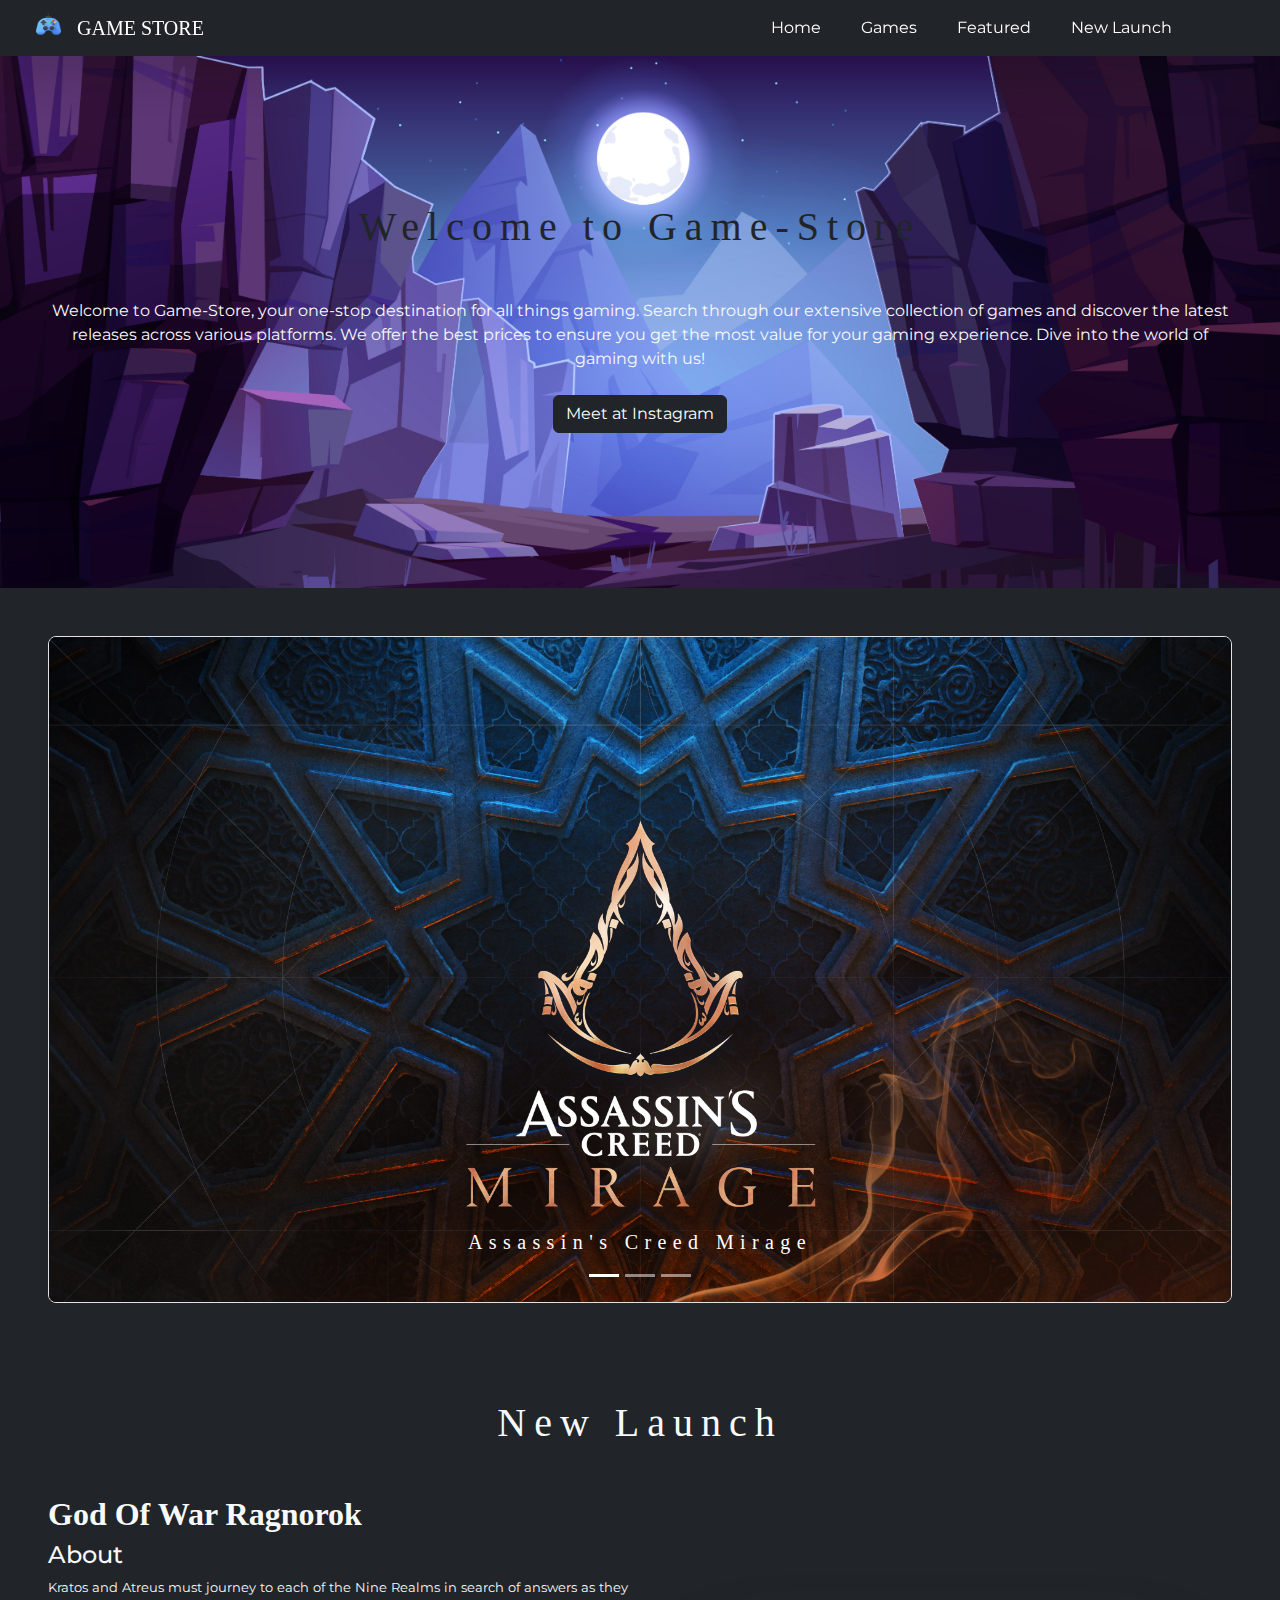
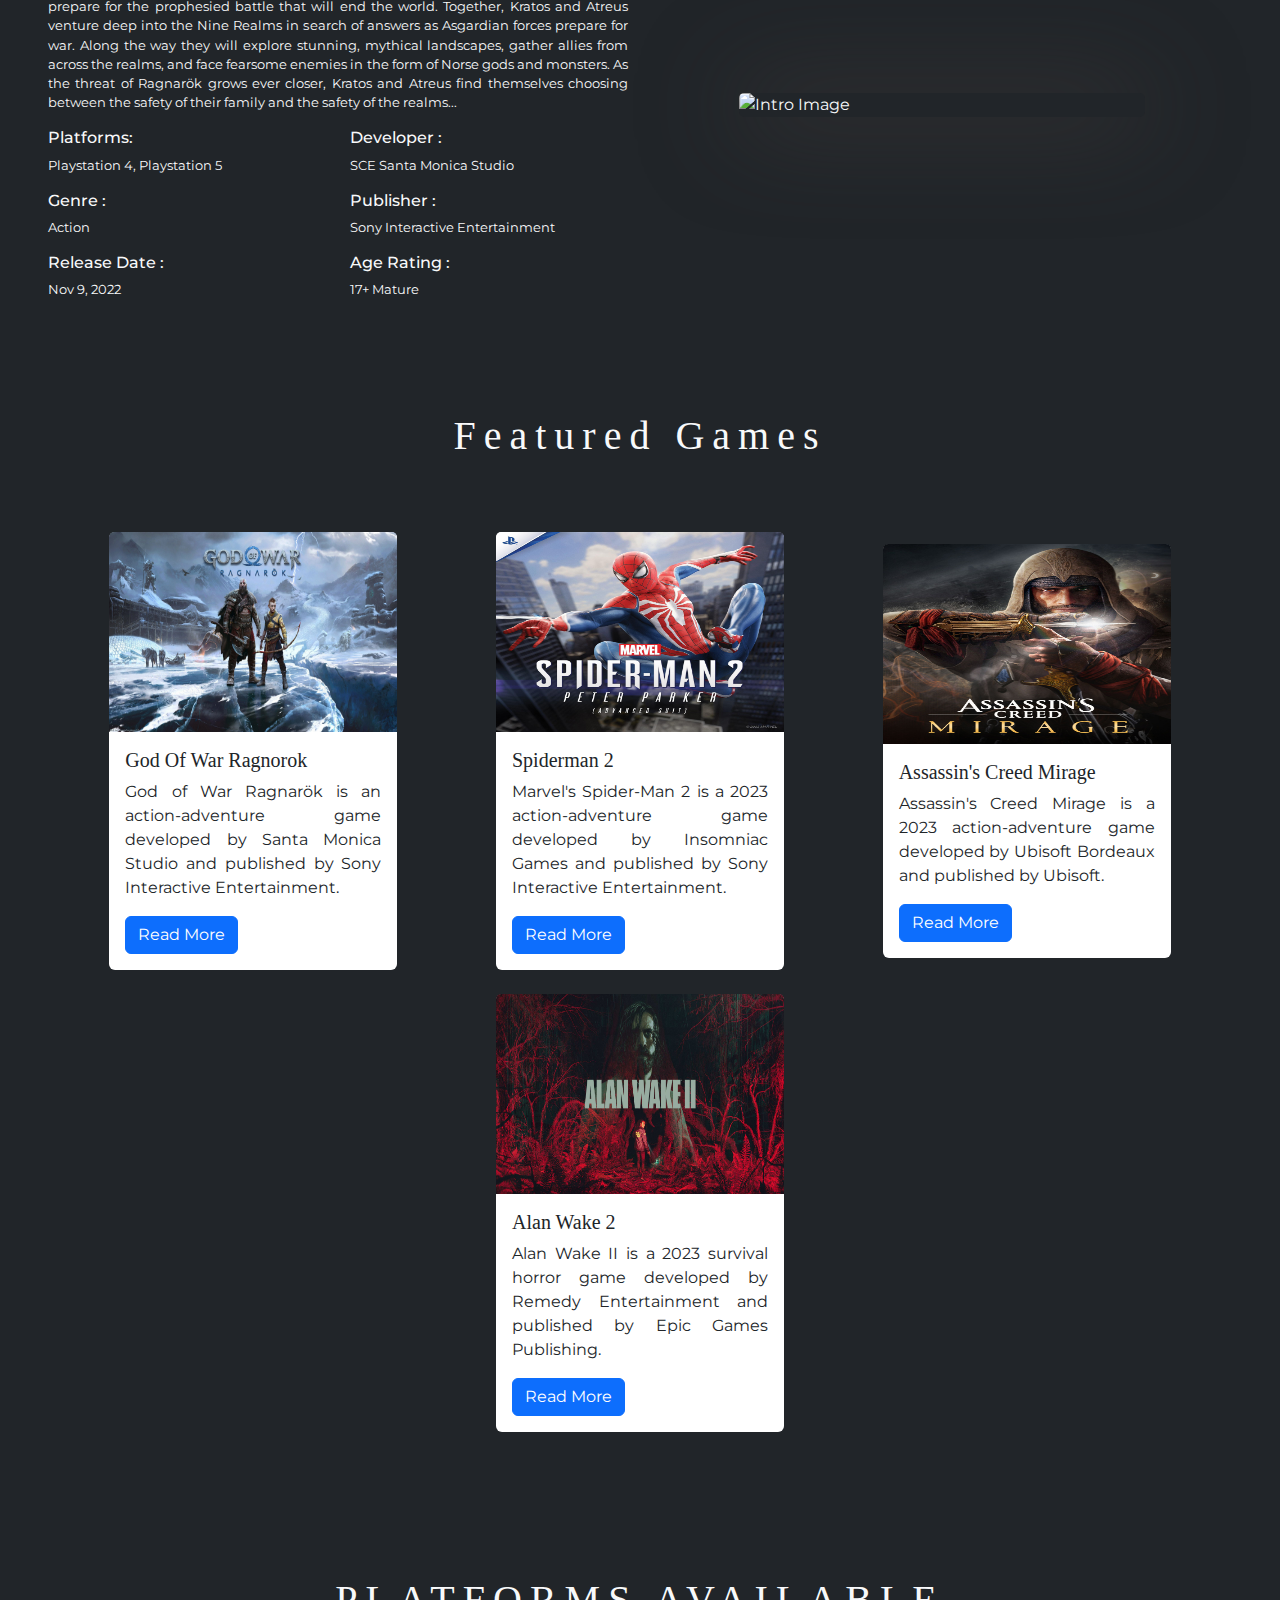
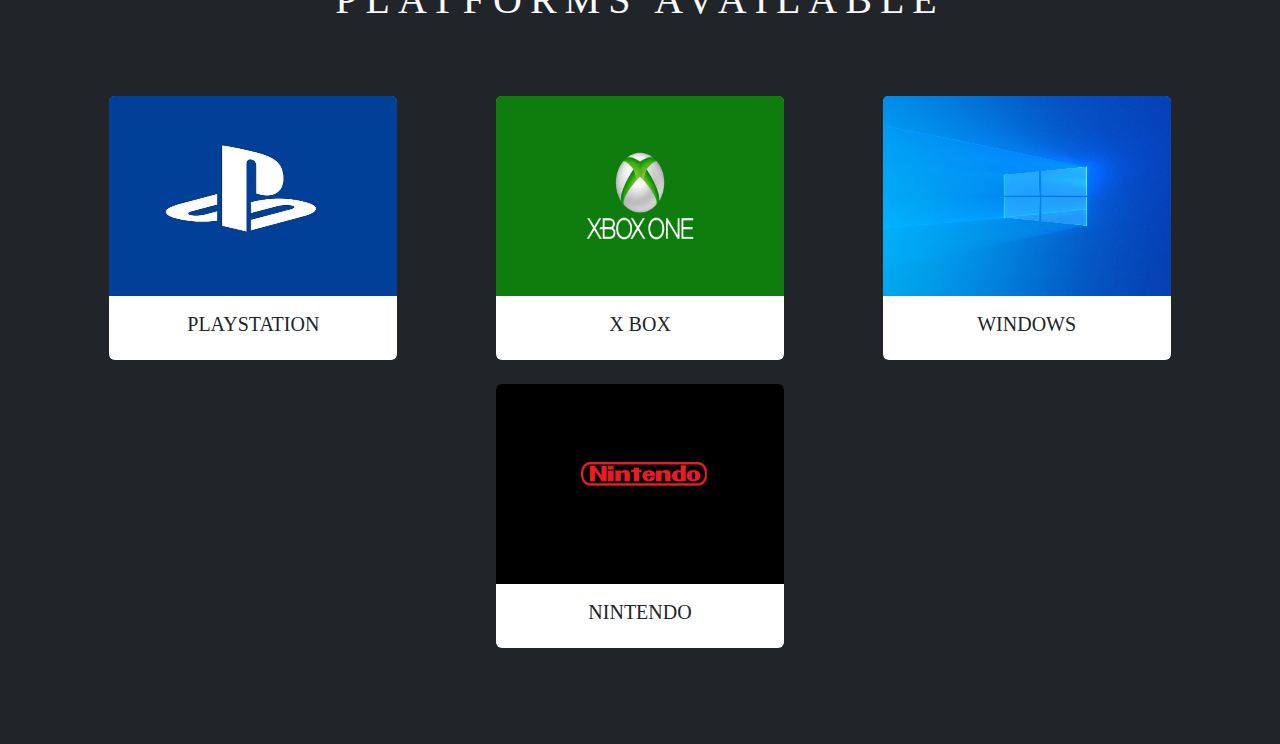
==== index.html @ dc7d8eb9 "Initial Files Added" ====
<!DOCTYPE html>
<html lang="en">
	<head>
		<meta charset="UTF-8" />
		<meta name="viewport" content="width=device-width, initial-scale=1.0" />
		<title>Game Store: Find YOur Facourite Games</title>
		<!-- = = = = = = Bootstrap Css = = = = = = -->
		<link
			rel="stylesheet"
			href="https://cdn.jsdelivr.net/npm/bootstrap@5.3.2/dist/css/bootstrap.min.css"
		/>
		<!-- = = = = = = = CSS = = = = = = -->
		<link rel="stylesheet" href="/assets/css/style.css" />
		<link
			rel="stylesheet"
			href="https://cdnjs.cloudflare.com/ajax/libs/font-awesome/6.4.2/css/all.min.css"
			integrity="sha512-z3gLpd7yknf1YoNbCzqRKc4qyor8gaKU1qmn+CShxbuBusANI9QpRohGBreCFkKxLhei6S9CQXFEbbKuqLg0DA=="
			crossorigin="anonymous"
			referrerpolicy="no-referrer"
		/>
	</head>
	<body class="bg-dark text-light">
		<!-- = = = = = = Navbar Starts = = = = = = -->
		<header class="navbar container-fluid p-4">
			<nav
				class="navbar navbar-expand-lg fixed-top navbar-dark bg-dark shadow-lg"
			>
				<div class="container-fluid">
					<a
						class="navbar-brand text-uppercase ms-4 d-flex align-items-start justify-content-center"
						href="#"
						style="font-family: The Devil Net"
					>
						<img
							class="me-3"
							src="/assets/img/favicon.png"
							width="25"
							height="22"
							alt=""
						/>
						<span style="font-family: The Devil Net"
							>Game Store</span
						>
					</a>
					<button
						class="navbar-toggler"
						type="button"
						data-bs-toggle="collapse"
						data-bs-target="#navbarSupportedContent"
						aria-controls="navbarSupportedContent"
						aria-expanded="false"
						aria-label="Toggle navigation"
					>
						<span class="navbar-toggler-icon"></span>
					</button>
					<div
						class="collapse navbar-collapse"
						id="navbarSupportedContent"
					>
						<ul class="navbar-nav ms-auto mb-2 mb-lg-0 me-5">
							<li class="nav-item me-4">
								<a
									class="nav-link active text-capitalize"
									aria-current="page"
									href="#"
									>Home</a
								>
							</li>
							<li class="nav-item me-4">
								<a
									class="nav-link active text-capitalize"
									aria-current="page"
									href="#"
									>Games</a
								>
							</li>
							<li class="nav-item me-4">
								<a
									class="nav-link active text-capitalize"
									aria-current="page"
									href="#"
									>Featured</a
								>
							</li>
							<li class="nav-item me-4">
								<a
									class="nav-link active text-capitalize"
									aria-current="page"
									href="#"
									>New Launch</a
								>
							</li>
							<li class="nav-item">
								<a
									class="nav-link active text-capitalize"
									aria-current="page"
									href="#"
									><i
										class="fa-solid fa-user"
										style="color: #ffffff"
									></i
								></a>
							</li>
						</ul>
					</div>
				</div>
			</nav>
		</header>
		<!-- = =  = = = = Navbar Ends = = = = = = -->
		<!-- = = = = = = Welcome Section Starts = = = = = = -->
		<section
			class="welcome container-fluid d-flex align-items-center justify-content-center text-center p-5"
			style="height: 60vh"
		>
			<div>
				<h1 class="text-dark mb-5">Welcome to Game-Store</h1>
				<p class="mb-4 text-wrap">
					Welcome to Game-Store, your one-stop destination for all
					things gaming. Search through our extensive collection of
					games and discover the latest releases across various
					platforms. We offer the best prices to ensure you get the
					most value for your gaming experience. Dive into the world
					of gaming with us!
				</p>
				<a href="#" class="btn btn-dark text-wrap">Meet at Instagram</a>
			</div>
		</section>
		<!-- = = = = = = Welcome Section Ends = = = = = = -->

		<!-- = = = = = = Carausel Section Starts = = = = = = -->
		<section class="carausel container-fluid p-5">
			<div
				id="carouselExampleCaptions"
				class="carousel slide carousel-fade"
			>
				<div class="carousel-indicators">
					<button
						type="button"
						data-bs-target="#carouselExampleCaptions"
						data-bs-slide-to="0"
						class="active"
						aria-current="true"
						aria-label="Slide 1"
					></button>
					<button
						type="button"
						data-bs-target="#carouselExampleCaptions"
						data-bs-slide-to="1"
						aria-label="Slide 2"
					></button>
					<button
						type="button"
						data-bs-target="#carouselExampleCaptions"
						data-bs-slide-to="2"
						aria-label="Slide 3"
					></button>
				</div>
				<div class="carousel-inner rounded-3 border">
					<div class="carousel-item active">
						<img
							src="/assets/img/carausel1.jpg"
							class="d-block w-100"
							alt="..."
						/>
						<div class="carousel-caption d-none d-md-block">
							<h5>Assassin's Creed Mirage</h5>
						</div>
					</div>
					<div class="carousel-item">
						<img
							src="/assets/img/carausel2.jpeg"
							class="d-block w-100"
							alt="..."
						/>
						<div class="carousel-caption d-none d-md-block">
							<h5>Spiderman 2</h5>
						</div>
					</div>
					<div class="carousel-item">
						<img
							src="/assets/img/carausel3.jpg"
							class="d-block w-100"
							alt="..."
						/>
						<div class="carousel-caption d-none d-md-block">
							<h5>Assassin's Creed Valhalla: Dawn Of Ragnorok</h5>
						</div>
					</div>
				</div>
				<button
					class="carousel-control-prev"
					type="button"
					data-bs-target="#carouselExampleCaptions"
					data-bs-slide="prev"
				>
					<span class="carousel-control fs-2" aria-hidden="true"
						><i class="fa-solid fa-circle-left"></i
					></span>
					<span class="visually-hidden">Previous</span>
				</button>
				<button
					class="carousel-control-next"
					type="button"
					data-bs-target="#carouselExampleCaptions"
					data-bs-slide="next"
				>
					<span class="carousel-control fs-2" aria-hidden="true"
						><i class="fa-solid fa-circle-right"></i
					></span>
					<span class="visually-hidden">Next</span>
				</button>
			</div>
		</section>
		<!-- = = = = = = Carausel Section Ends = = = = = = -->

		<!-- = = = = = = New Launch Section Start -->
		<section class="new-launch container-fluid d-block p-5">
			<h1 class="text-center mb-5">New Launch</h1>
			<div class="row">
				<div class="col-md-6 text-start">
					<h2 style="font-family: Berserker; font-weight: bold">
						God Of War Ragnorok
					</h2>
					<h4>About</h4>
					<p class="text-about">
						Kratos and Atreus must journey to each of the Nine
						Realms in search of answers as they prepare for the
						prophesied battle that will end the world. Together,
						Kratos and Atreus venture deep into the Nine Realms in
						search of answers as Asgardian forces prepare for war.
						Along the way they will explore stunning, mythical
						landscapes, gather allies from across the realms, and
						face fearsome enemies in the form of Norse gods and
						monsters. As the threat of Ragnarök grows ever closer,
						Kratos and Atreus find themselves choosing between the
						safety of their family and the safety of the realms...
					</p>
					<div class="row">
						<div class="col">
							<h6>Platforms:</h6>
							<p>Playstation 4, Playstation 5</p>
							<h6>Genre :</h6>
							<p>Action</p>
							<h6>Release Date :</h6>
							<p>Nov 9, 2022</p>
						</div>
						<div class="col">
							<h6>Developer :</h6>
							<p>SCE Santa Monica Studio</p>
							<h6>Publisher :</h6>
							<p>Sony Interactive Entertainment</p>
							<h6>Age Rating :</h6>
							<p>17+ Mature</p>
						</div>
					</div>
				</div>
				<div
					class="col-md-6 d-flex justify-content-center align-items-center"
				>
					<img
						style="
							border-radius: 5px;
							box-shadow: 0px 1px 100px 1px #433d3d;
						"
						src="https://media.giphy.com/media/ykWMaMeDfrTY26OiQV/giphy.gif"
						alt="Intro Image"
						width="70%"
					/>
				</div>
			</div>
		</section>
		<!-- = = = = = = New Launch Section Ends -->
		<!-- = = = = = = Featured Games Start -->
		<section class="featured-games container-fluid p-5">
			<h1 class="text-center mb-5">Featured Games</h1>
			<div class="row d-flex justify-content-between p-4">
				<div
					class="col d-flex align-items-center justify-content-center mb-4"
				>
					<div class="card text-wrap" style="width: 18rem">
						<img
							src="/assets/img/home-game1.jpg"
							class="card-img-top"
							alt="..."
							height="200px"
						/>
						<div class="card-body">
							<h5 class="card-title">God Of War Ragnorok</h5>
							<p class="card-text" style="text-align: justify">
								God of War Ragnarök is an action-adventure game
								developed by Santa Monica Studio and published
								by Sony Interactive Entertainment.
							</p>
							<a href="#" class="btn btn-primary">Read More</a>
						</div>
					</div>
				</div>
				<div
					class="col d-flex align-items-center justify-content-center mb-4"
				>
					<div class="card text-wrap" style="width: 18rem">
						<img
							src="/assets/img/home-game2.jpg"
							class="card-img-top"
							alt="..."
							height="200px"
						/>
						<div class="card-body">
							<h5 class="card-title">Spiderman 2</h5>
							<p class="card-text" style="text-align: justify">
								Marvel's Spider-Man 2 is a 2023 action-adventure
								game developed by Insomniac Games and published
								by Sony Interactive Entertainment.
							</p>
							<a href="#" class="btn btn-primary">Read More</a>
						</div>
					</div>
				</div>
				<div
					class="col d-flex align-items-center justify-content-center mb-4"
				>
					<div class="card text-wrap" style="width: 18rem">
						<img
							src="/assets/img/home-game3.jpg"
							class="card-img-top"
							alt="..."
							height="200px"
						/>
						<div class="card-body">
							<h5 class="card-title">Assassin's Creed Mirage</h5>
							<p class="card-text" style="text-align: justify">
								Assassin's Creed Mirage is a 2023
								action-adventure game developed by Ubisoft
								Bordeaux and published by Ubisoft.
							</p>
							<a href="#" class="btn btn-primary">Read More</a>
						</div>
					</div>
				</div>
				<div
					class="col d-flex align-items-center justify-content-center mb-4"
				>
					<div class="card text-wrap" style="width: 18rem">
						<img
							src="/assets/img/home-game4.jpg"
							class="card-img-top"
							alt="..."
							height="200px"
						/>
						<div class="card-body">
							<h5 class="card-title">Alan Wake 2</h5>
							<p class="card-text" style="text-align: justify">
								Alan Wake II is a 2023 survival horror game
								developed by Remedy Entertainment and published
								by Epic Games Publishing.
							</p>
							<a href="#" class="btn btn-primary">Read More</a>
						</div>
					</div>
				</div>
			</div>
		</section>
		<!-- = = = = = = Featured Games Ends -->
		<!-- = = = = = = Platforms Section Start = = = = = = -->
		<section class="platforms container-fluid p-5">
			<h1 class="text-center mb-5">PLATFORMS AVAILABLE</h1>
			<div class="row d-flex justify-content-evenly p-4">
				<div
					class="col d-flex align-items-center justify-content-center mb-4"
				>
					<div class="card" style="width: 18rem">
						<img
							src="/assets/img/platform1.jpg"
							class="card-img-top"
							alt="..."
						/>
						<div class="card-body">
							<h5 class="card-title text-center">PLAYSTATION</h5>
						</div>
					</div>
				</div>
				<div
					class="col d-flex align-items-center justify-content-center mb-4"
				>
					<div class="card" style="width: 18rem">
						<img
							src="/assets/img/platform2.jpg"
							class="card-img-top"
							alt="..."
						/>
						<div class="card-body">
							<h5 class="card-title text-center">X BOX</h5>
						</div>
					</div>
				</div>
				<div
					class="col d-flex align-items-center justify-content-center mb-4"
				>
					<div class="card" style="width: 18rem">
						<img
							src="/assets/img/platform3.jpg"
							class="card-img-top"
							alt="..."
						/>
						<div class="card-body">
							<h5 class="card-title text-center">WINDOWS</h5>
						</div>
					</div>
				</div>
				<div
					class="col d-flex align-items-center justify-content-center mb-4"
				>
					<div class="card" style="width: 18rem">
						<img
							src="/assets/img/platform4.jpg"
							class="card-img-top"
							alt="..."
						/>
						<div class="card-body">
							<h5 class="card-title text-center">NINTENDO</h5>
						</div>
					</div>
				</div>
			</div>
		</section>
		<!-- = = = = = = Platforms Section Ends = = = = = = -->
		<!-- = = = = = = Bootstrap JS = = = = = = -->
		<script src="https://cdn.jsdelivr.net/npm/bootstrap@5.3.2/dist/js/bootstrap.bundle.min.js"></script>
		<!-- = = = = = = JS = = = = = = -->
		<script src="/assets/js/main.js"></script>
	</body>
</html>
---- assets/css/style.css ----
@import url("https://fonts.googleapis.com/css2?family=Montserrat:wght@500&display=swap");
/* = = = = = = Base = = = = = = */
* {
	border: border-box;
	margin: 0;
	padding: 0;
	font-family: "Montserrat", sans-serif;
}

.nav-item a {
	border-radius: 5px;
}

.nav-item a:hover {
	background-color: rgb(98, 120, 124);
}

h1 {
	font-family: "The Devil Net";
	letter-spacing: 0.5rem;
}

.welcome {
	background-image: url(/assets/img/bg2.jpg);
	background-size: cover;
}

.new-launch p {
	font-size: 0.8rem;
}

.text-about {
	text-align: justify;
}

.carausel h5 {
	font-family: "The Devil Net";
	letter-spacing: 0.4rem;
}

.featured-games .card {
	border: none;
}

.featured-games .card h5 {
	font-family: "The Devil Net";
}

.platforms img {
	height: 200px;
}

.platforms h5 {
	font-family: "The Devil Net";
}

.platforms .card {
	border: none;
}
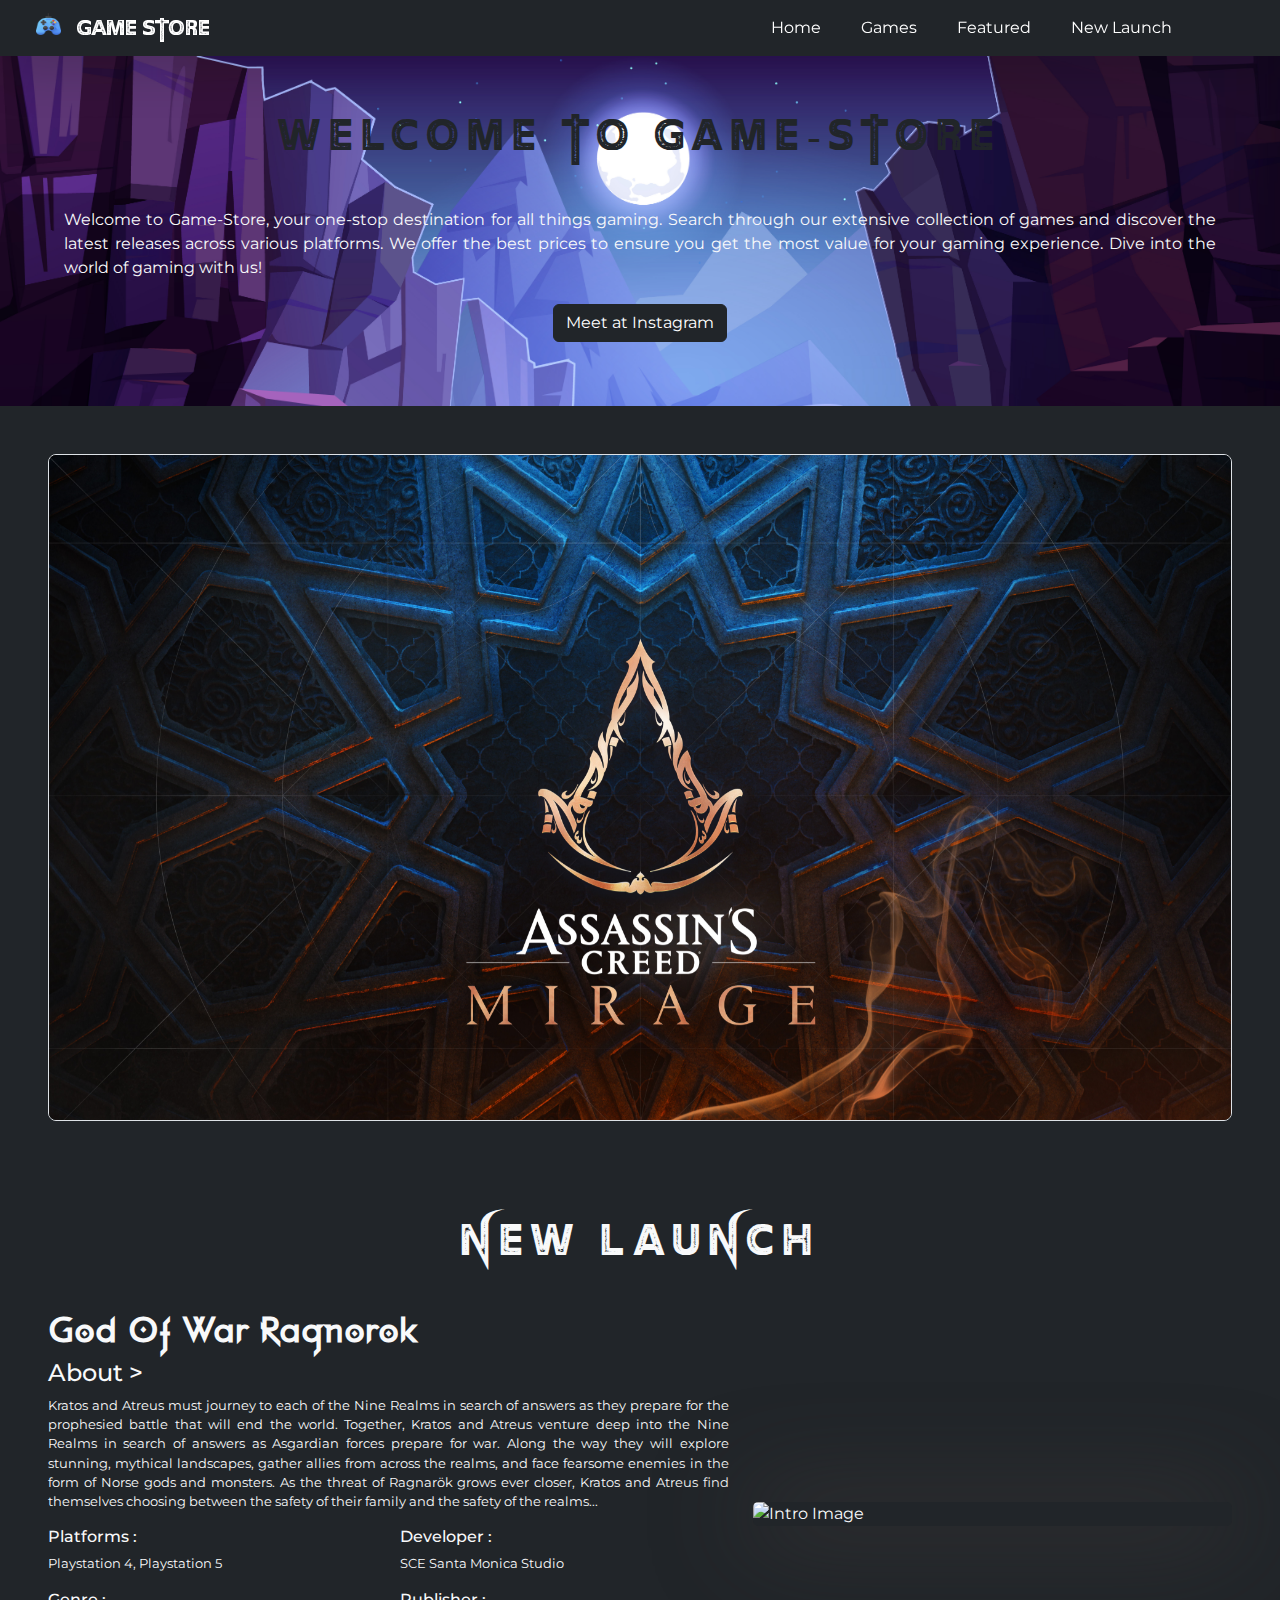
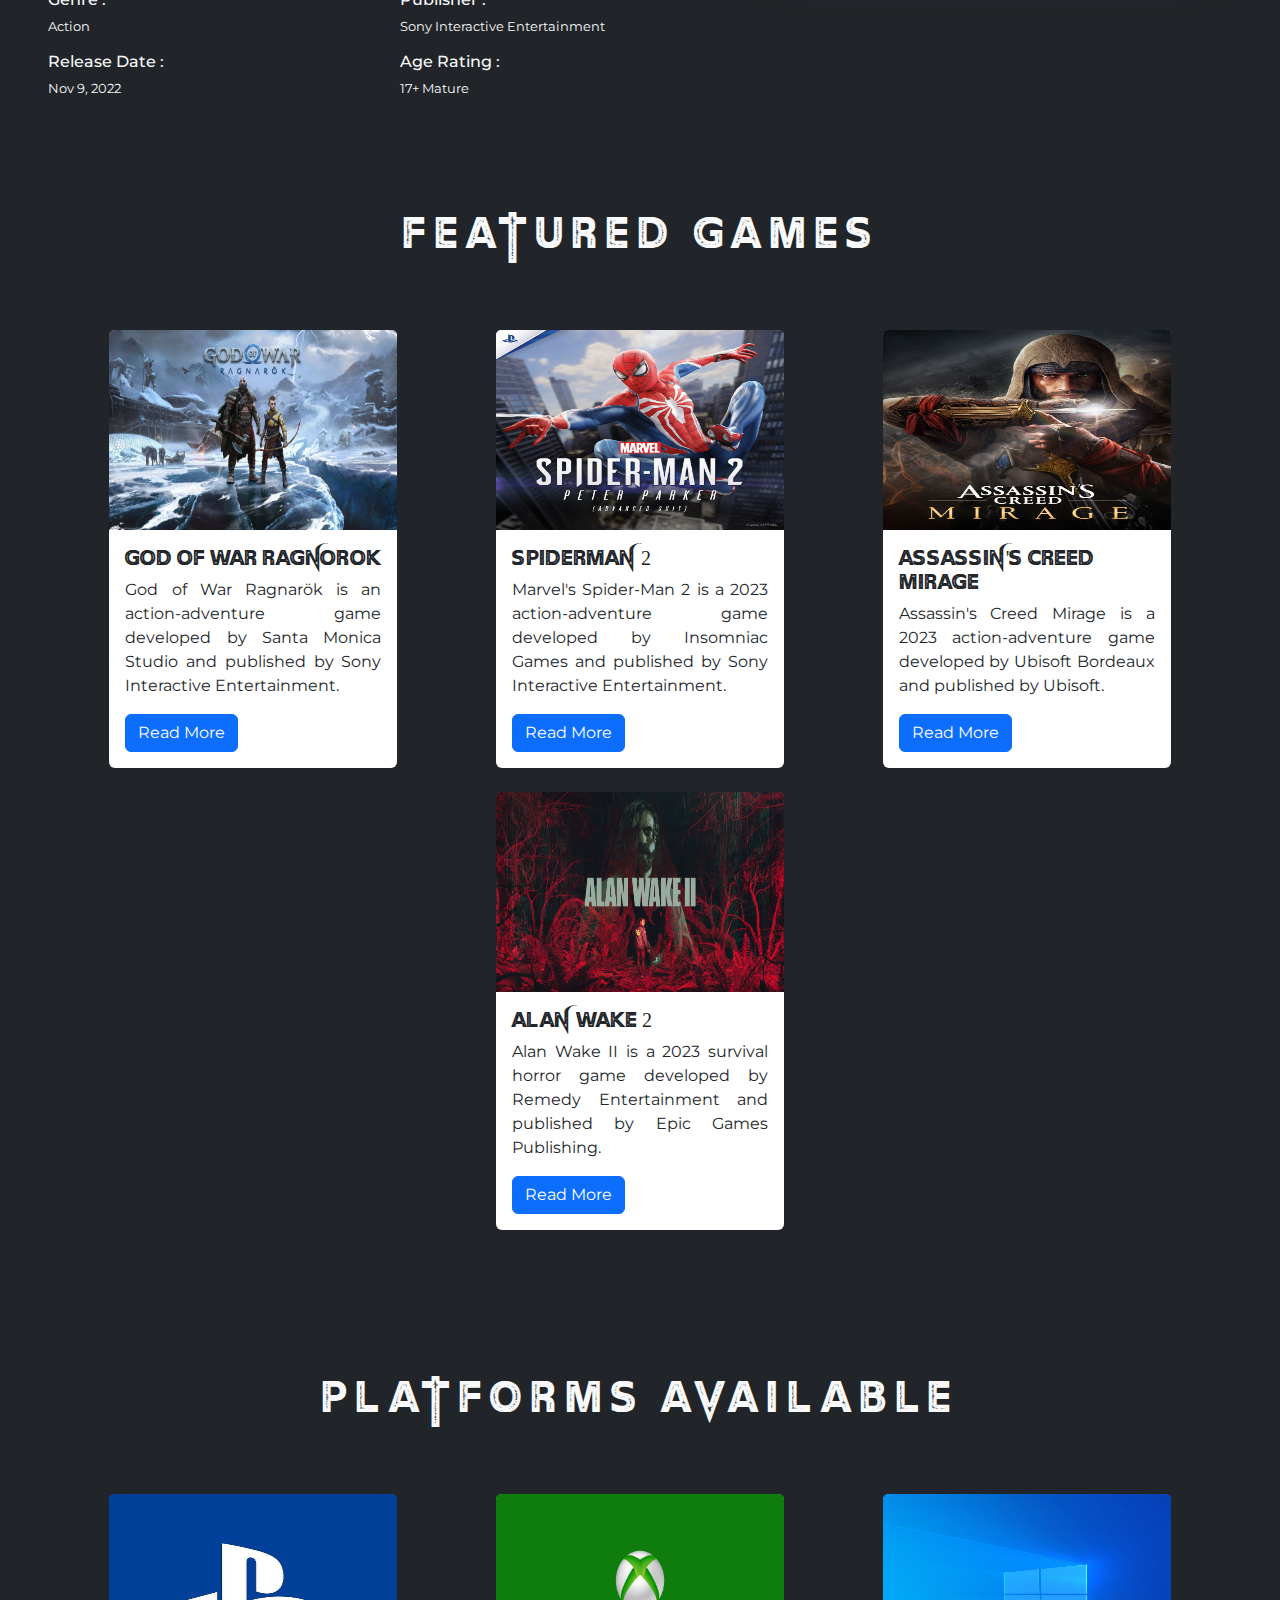
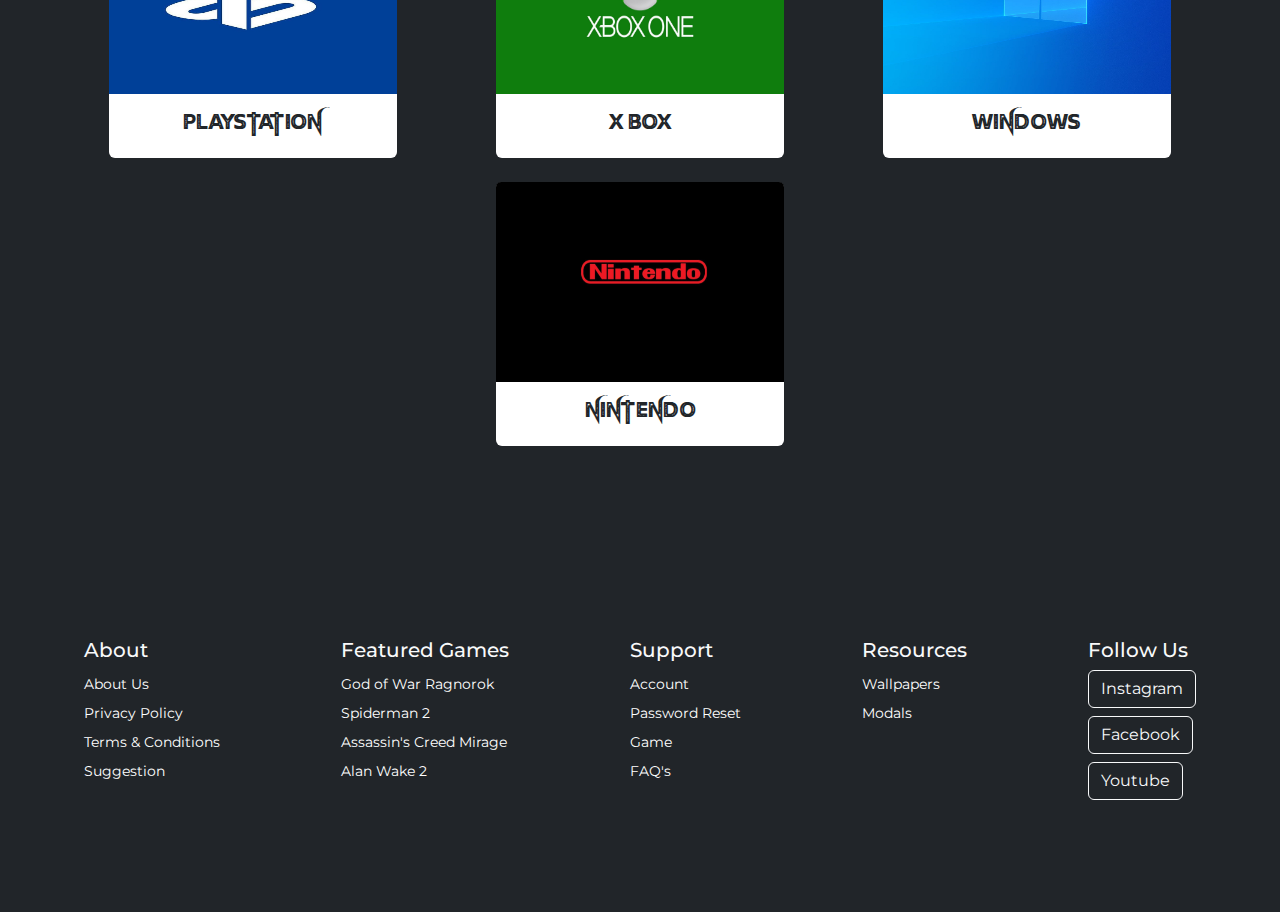
==== commit b0904424: "Footer Added" ====
--- a/index.html
+++ b/index.html
@@ -3,14 +3,15 @@
 	<head>
 		<meta charset="UTF-8" />
 		<meta name="viewport" content="width=device-width, initial-scale=1.0" />
-		<title>Game Store: Find YOur Facourite Games</title>
+		<title>Game Store: Find Your Favourite Games</title>
 		<!-- = = = = = = Bootstrap Css = = = = = = -->
 		<link
 			rel="stylesheet"
 			href="https://cdn.jsdelivr.net/npm/bootstrap@5.3.2/dist/css/bootstrap.min.css"
 		/>
-		<!-- = = = = = = = CSS = = = = = = -->
-		<link rel="stylesheet" href="/assets/css/style.css" />
+		<!-- = = = = = = CSS = = = = = = -->
+		<link rel="stylesheet" href="/css/style.css" />
+		<!-- = = = = = = Font Awesome = = = = = = -->
 		<link
 			rel="stylesheet"
 			href="https://cdnjs.cloudflare.com/ajax/libs/font-awesome/6.4.2/css/all.min.css"
@@ -33,7 +34,7 @@
 					>
 						<img
 							class="me-3"
-							src="/assets/img/favicon.png"
+							src="/img/favicon.png"
 							width="25"
 							height="22"
 							alt=""
@@ -110,9 +111,9 @@
 		<!-- = = = = = = Welcome Section Starts = = = = = = -->
 		<section
 			class="welcome container-fluid d-flex align-items-center justify-content-center text-center p-5"
-			style="height: 60vh"
+			style="height: auto"
 		>
-			<div>
+			<div class="p-3">
 				<h1 class="text-dark mb-5">Welcome to Game-Store</h1>
 				<p class="mb-4 text-wrap">
 					Welcome to Game-Store, your one-stop destination for all
@@ -130,67 +131,37 @@
 		<!-- = = = = = = Carausel Section Starts = = = = = = -->
 		<section class="carausel container-fluid p-5">
 			<div
-				id="carouselExampleCaptions"
+				id="carouselExampleAutoplaying"
 				class="carousel slide carousel-fade"
+				data-bs-ride="carousel"
 			>
-				<div class="carousel-indicators">
-					<button
-						type="button"
-						data-bs-target="#carouselExampleCaptions"
-						data-bs-slide-to="0"
-						class="active"
-						aria-current="true"
-						aria-label="Slide 1"
-					></button>
-					<button
-						type="button"
-						data-bs-target="#carouselExampleCaptions"
-						data-bs-slide-to="1"
-						aria-label="Slide 2"
-					></button>
-					<button
-						type="button"
-						data-bs-target="#carouselExampleCaptions"
-						data-bs-slide-to="2"
-						aria-label="Slide 3"
-					></button>
-				</div>
 				<div class="carousel-inner rounded-3 border">
 					<div class="carousel-item active">
 						<img
-							src="/assets/img/carausel1.jpg"
+							src="/img/carausel1.jpg"
 							class="d-block w-100"
-							alt="..."
-						/>
-						<div class="carousel-caption d-none d-md-block">
-							<h5>Assassin's Creed Mirage</h5>
-						</div>
+							alt="c-img-1"
+						/>
 					</div>
 					<div class="carousel-item">
 						<img
-							src="/assets/img/carausel2.jpeg"
+							src="/img/carausel2.jpeg"
 							class="d-block w-100"
-							alt="..."
-						/>
-						<div class="carousel-caption d-none d-md-block">
-							<h5>Spiderman 2</h5>
-						</div>
+							alt="c-img-1"
+						/>
 					</div>
 					<div class="carousel-item">
 						<img
-							src="/assets/img/carausel3.jpg"
+							src="/img/carausel3.jpg"
 							class="d-block w-100"
-							alt="..."
-						/>
-						<div class="carousel-caption d-none d-md-block">
-							<h5>Assassin's Creed Valhalla: Dawn Of Ragnorok</h5>
-						</div>
+							alt="c-img-1"
+						/>
 					</div>
 				</div>
 				<button
 					class="carousel-control-prev"
 					type="button"
-					data-bs-target="#carouselExampleCaptions"
+					data-bs-target="#carouselExampleAutoplaying"
 					data-bs-slide="prev"
 				>
 					<span class="carousel-control fs-2" aria-hidden="true"
@@ -201,7 +172,7 @@
 				<button
 					class="carousel-control-next"
 					type="button"
-					data-bs-target="#carouselExampleCaptions"
+					data-bs-target="#carouselExampleAutoplaying"
 					data-bs-slide="next"
 				>
 					<span class="carousel-control fs-2" aria-hidden="true"
@@ -217,11 +188,11 @@
 		<section class="new-launch container-fluid d-block p-5">
 			<h1 class="text-center mb-5">New Launch</h1>
 			<div class="row">
-				<div class="col-md-6 text-start">
+				<div class="col-md-7 text-start">
 					<h2 style="font-family: Berserker; font-weight: bold">
 						God Of War Ragnorok
 					</h2>
-					<h4>About</h4>
+					<h4>About ></h4>
 					<p class="text-about">
 						Kratos and Atreus must journey to each of the Nine
 						Realms in search of answers as they prepare for the
@@ -237,7 +208,7 @@
 					</p>
 					<div class="row">
 						<div class="col">
-							<h6>Platforms:</h6>
+							<h6>Platforms :</h6>
 							<p>Playstation 4, Playstation 5</p>
 							<h6>Genre :</h6>
 							<p>Action</p>
@@ -255,7 +226,7 @@
 					</div>
 				</div>
 				<div
-					class="col-md-6 d-flex justify-content-center align-items-center"
+					class="col-md-5 d-flex justify-content-center align-items-center"
 				>
 					<img
 						style="
@@ -264,7 +235,7 @@
 						"
 						src="https://media.giphy.com/media/ykWMaMeDfrTY26OiQV/giphy.gif"
 						alt="Intro Image"
-						width="70%"
+						width="100%"
 					/>
 				</div>
 			</div>
@@ -279,7 +250,7 @@
 				>
 					<div class="card text-wrap" style="width: 18rem">
 						<img
-							src="/assets/img/home-game1.jpg"
+							src="/img/home-game1.jpg"
 							class="card-img-top"
 							alt="..."
 							height="200px"
@@ -300,7 +271,7 @@
 				>
 					<div class="card text-wrap" style="width: 18rem">
 						<img
-							src="/assets/img/home-game2.jpg"
+							src="/img/home-game2.jpg"
 							class="card-img-top"
 							alt="..."
 							height="200px"
@@ -321,7 +292,7 @@
 				>
 					<div class="card text-wrap" style="width: 18rem">
 						<img
-							src="/assets/img/home-game3.jpg"
+							src="/img/home-game3.jpg"
 							class="card-img-top"
 							alt="..."
 							height="200px"
@@ -342,7 +313,7 @@
 				>
 					<div class="card text-wrap" style="width: 18rem">
 						<img
-							src="/assets/img/home-game4.jpg"
+							src="/img/home-game4.jpg"
 							class="card-img-top"
 							alt="..."
 							height="200px"
@@ -370,7 +341,7 @@
 				>
 					<div class="card" style="width: 18rem">
 						<img
-							src="/assets/img/platform1.jpg"
+							src="/img/platform1.jpg"
 							class="card-img-top"
 							alt="..."
 						/>
@@ -384,7 +355,7 @@
 				>
 					<div class="card" style="width: 18rem">
 						<img
-							src="/assets/img/platform2.jpg"
+							src="/img/platform2.jpg"
 							class="card-img-top"
 							alt="..."
 						/>
@@ -398,7 +369,7 @@
 				>
 					<div class="card" style="width: 18rem">
 						<img
-							src="/assets/img/platform3.jpg"
+							src="/img/platform3.jpg"
 							class="card-img-top"
 							alt="..."
 						/>
@@ -412,7 +383,7 @@
 				>
 					<div class="card" style="width: 18rem">
 						<img
-							src="/assets/img/platform4.jpg"
+							src="/img/platform4.jpg"
 							class="card-img-top"
 							alt="..."
 						/>
@@ -424,6 +395,83 @@
 			</div>
 		</section>
 		<!-- = = = = = = Platforms Section Ends = = = = = = -->
+		<!-- = = = = = = Footer Starts = = = = = = -->
+		<footer class="footer container-fluid bg-dark text-light p-5">
+			<div class="row d-flex justify-content-between">
+				<div class="col-auto p-5">
+					<ul class="p-0 lh-lg">
+						<h5>About</h5>
+						<li><a href="">About Us</a></li>
+						<li><a href="">Privacy Policy</a></li>
+						<li><a href="">Terms & Conditions</a></li>
+						<li><a href="">Suggestion</a></li>
+					</ul>
+				</div>
+				<div class="col-auto p-5">
+					<ul class="p-0 lh-lg">
+						<h5>Featured Games</h5>
+						<li><a href="">God of War Ragnorok</a></li>
+						<li><a href="">Spiderman 2</a></li>
+						<li><a href="">Assassin's Creed Mirage</a></li>
+						<li><a href="">Alan Wake 2</a></li>
+					</ul>
+				</div>
+				<div class="col-auto p-5">
+					<ul class="p-0 lh-lg">
+						<h5>Support</h5>
+						<li><a href="">Account</a></li>
+						<li><a href="">Password Reset</a></li>
+						<li><a href="">Game</a></li>
+						<li><a href="">FAQ's</a></li>
+					</ul>
+				</div>
+				<div class="col-auto p-5">
+					<ul class="p-0 lh-lg">
+						<h5>Resources</h5>
+						<li><a href="">Wallpapers</a></li>
+						<li><a href="">Modals</a></li>
+					</ul>
+				</div>
+				<div class="col-auto p-5">
+					<ul class="p-0 lh-lg">
+						<h5>Follow Us</h5>
+						<li class="mb-2">
+							<a href=""
+								><button
+									type="button"
+									class="btn btn-outline-light"
+								>
+									<i class="fa-brands fa-instagram"></i>
+									Instagram
+								</button>
+							</a>
+						</li>
+						<li class="mb-2">
+							<a href=""
+								><button
+									type="button"
+									class="btn btn-outline-light"
+								>
+									<i class="fa-brands fa-square-facebook"></i>
+									Facebook
+								</button>
+							</a>
+						</li>
+						<li class="mb-2">
+							<a href="">
+								<button
+									type="button"
+									class="btn btn-outline-light"
+								>
+									<i class="fa-brands fa-youtube"></i> Youtube
+								</button>
+							</a>
+						</li>
+					</ul>
+				</div>
+			</div>
+		</footer>
+		<!-- = = = = = = Footer Ends = = = = = = -->
 		<!-- = = = = = = Bootstrap JS = = = = = = -->
 		<script src="https://cdn.jsdelivr.net/npm/bootstrap@5.3.2/dist/js/bootstrap.bundle.min.js"></script>
 		<!-- = = = = = = JS = = = = = = -->
--- a/css/style.css
+++ b/css/style.css
@@ -0,0 +1,90 @@
+/* = = = = = = Fonts = = = = = = */
+@import url("https://fonts.googleapis.com/css2?family=Montserrat:wght@500&display=swap");
+@font-face {
+	font-family: "The Devil Net";
+	src: url(/fonts/The\ Devil\ Net.ttf);
+}
+@font-face {
+	font-family: "Berserker";
+	src: url(/fonts/Berserker-Regular.ttf);
+}
+
+/* = = = = = = Base = = = = = = */
+* {
+	border: border-box;
+	margin: 0;
+	padding: 0;
+	font-family: "Montserrat", sans-serif;
+}
+
+/* = = = = = = Navbar = = = = = = */
+.nav-item a {
+	border-radius: 5px;
+}
+
+.nav-item a:hover {
+	background-color: rgb(98, 120, 124);
+}
+
+/* = = = = = = Global Heading Tag 1 = = = = = = */
+h1 {
+	font-family: "The Devil Net";
+	letter-spacing: 0.5rem;
+}
+
+/* = = = = = = Welcome Section = = = = = = */
+.welcome {
+	background-image: url(/img/bg2.jpg);
+	background-size: cover;
+}
+
+.welcome p {
+	text-align: justify;
+}
+/* = = = = = = Carausel = = = = = = */
+.carausel h5 {
+	font-family: "The Devil Net";
+	letter-spacing: 0.4rem;
+}
+
+/* = = = = = = New Launch Section = = = = = = */
+.new-launch p {
+	font-size: 0.8rem;
+}
+
+.text-about {
+	text-align: justify;
+}
+
+/* = = = = = = Featured Games Section = = = = = = */
+.featured-games .card {
+	border: none;
+}
+
+.featured-games .card h5 {
+	font-family: "The Devil Net";
+}
+
+/* = = = = = = Platforms Section = = = = = = */
+.platforms img {
+	height: 200px;
+}
+
+.platforms h5 {
+	font-family: "The Devil Net";
+}
+
+.platforms .card {
+	border: none;
+}
+
+/* = = = = = = Footer = = = = = = */
+.footer a {
+	color: white;
+	text-decoration: none;
+}
+
+.footer li {
+	list-style: none;
+	font-size: 0.9rem;
+}
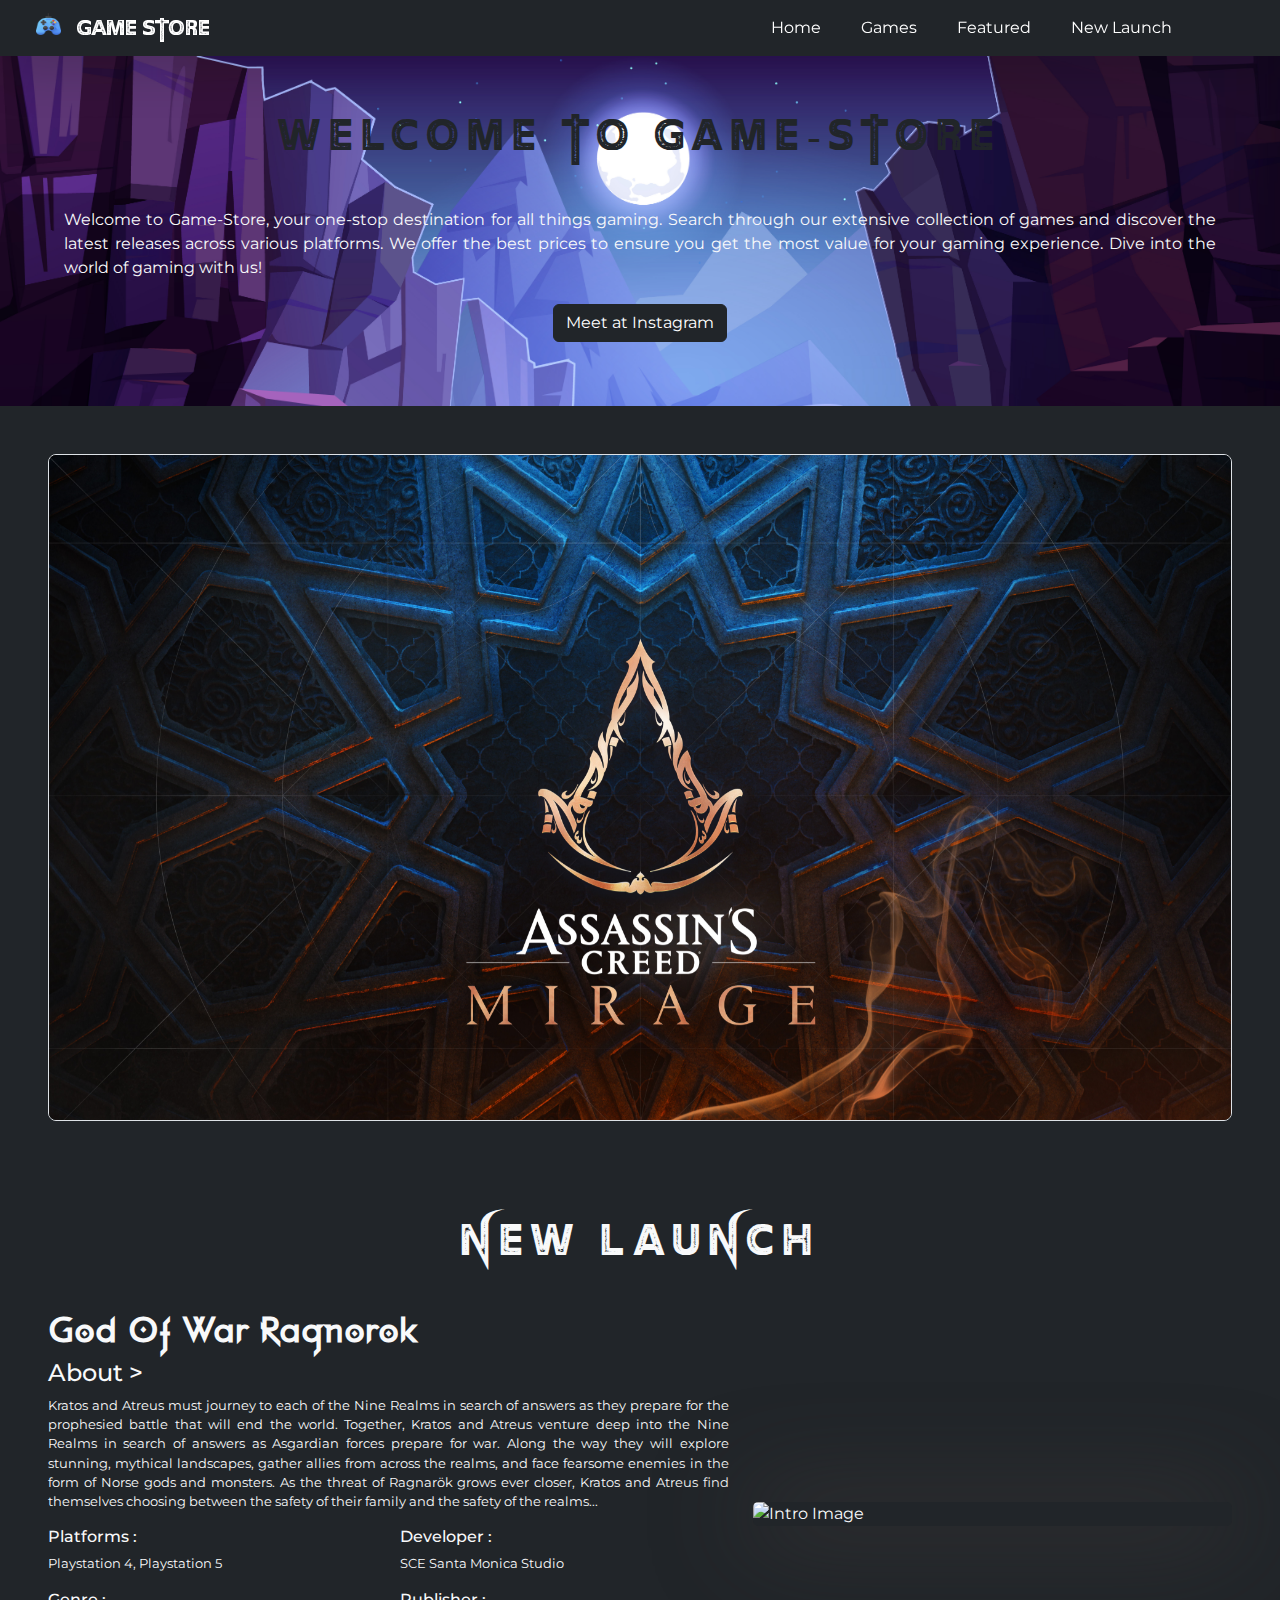
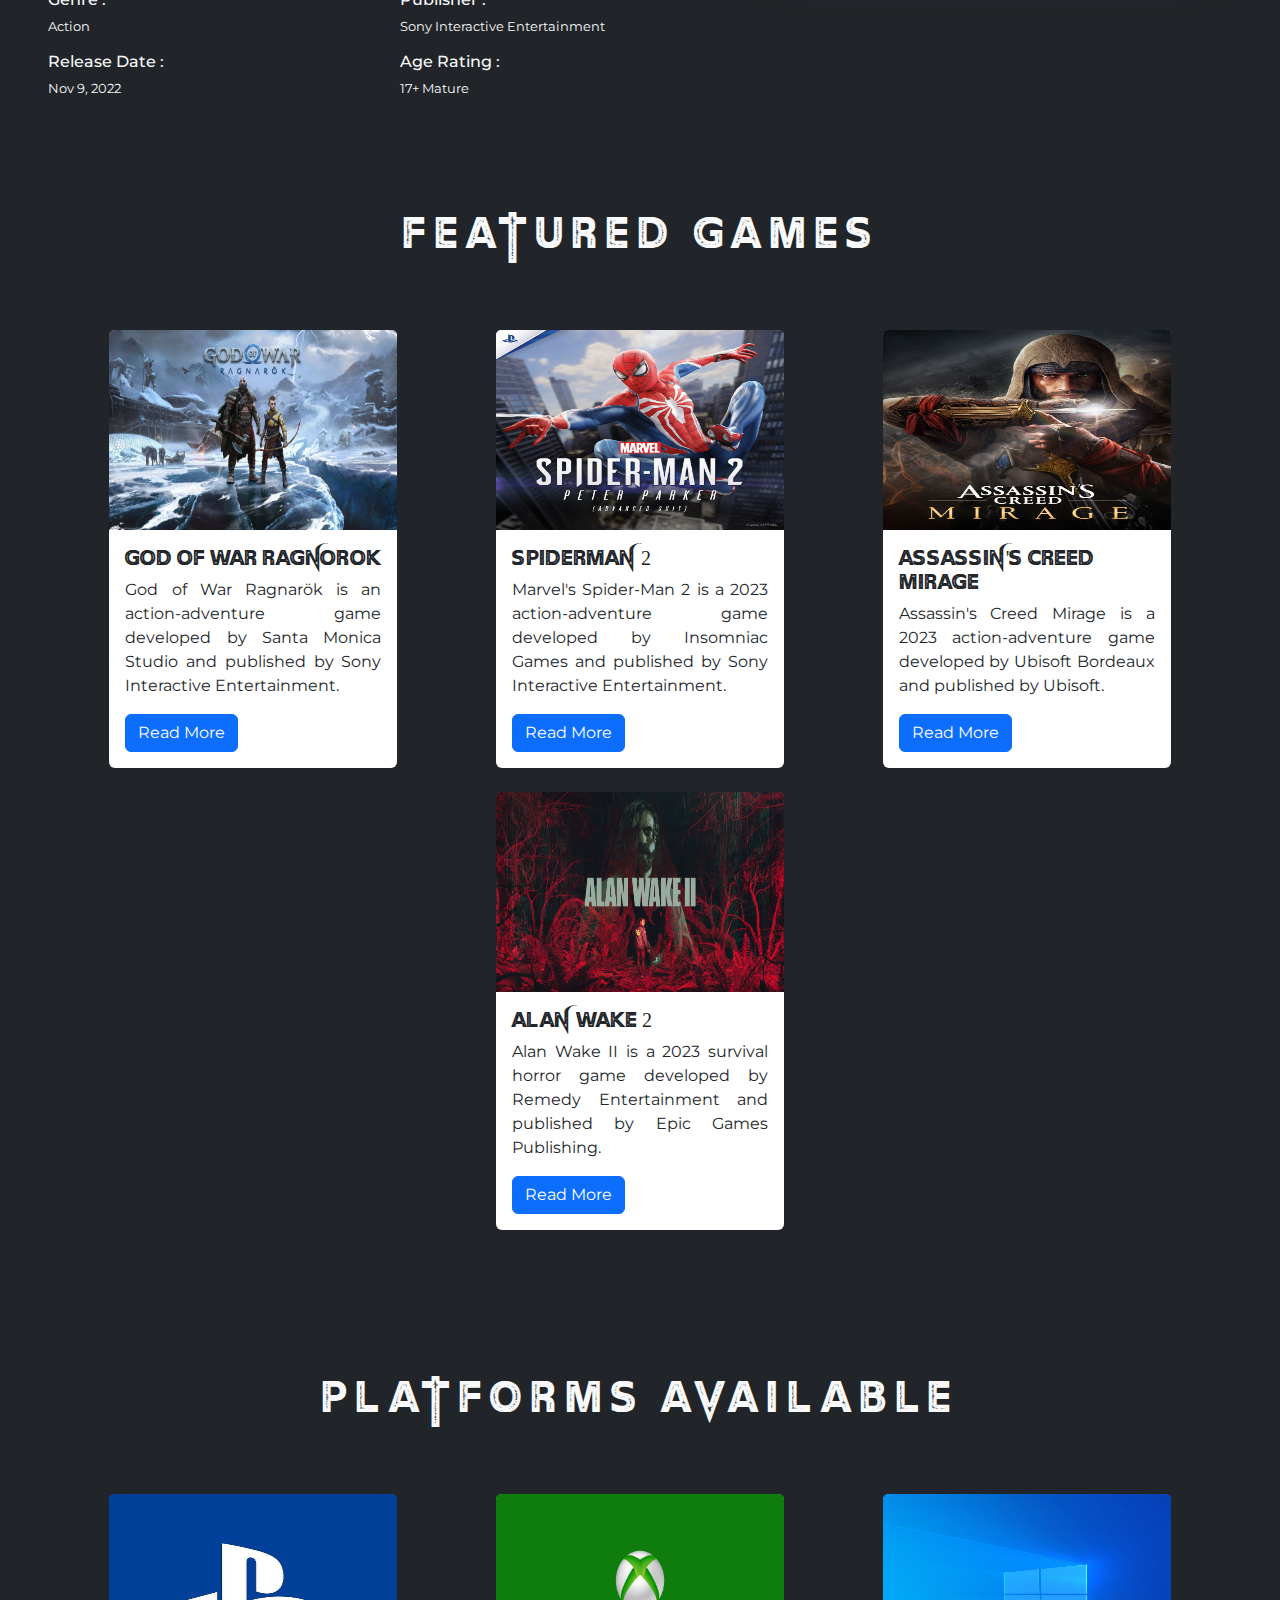
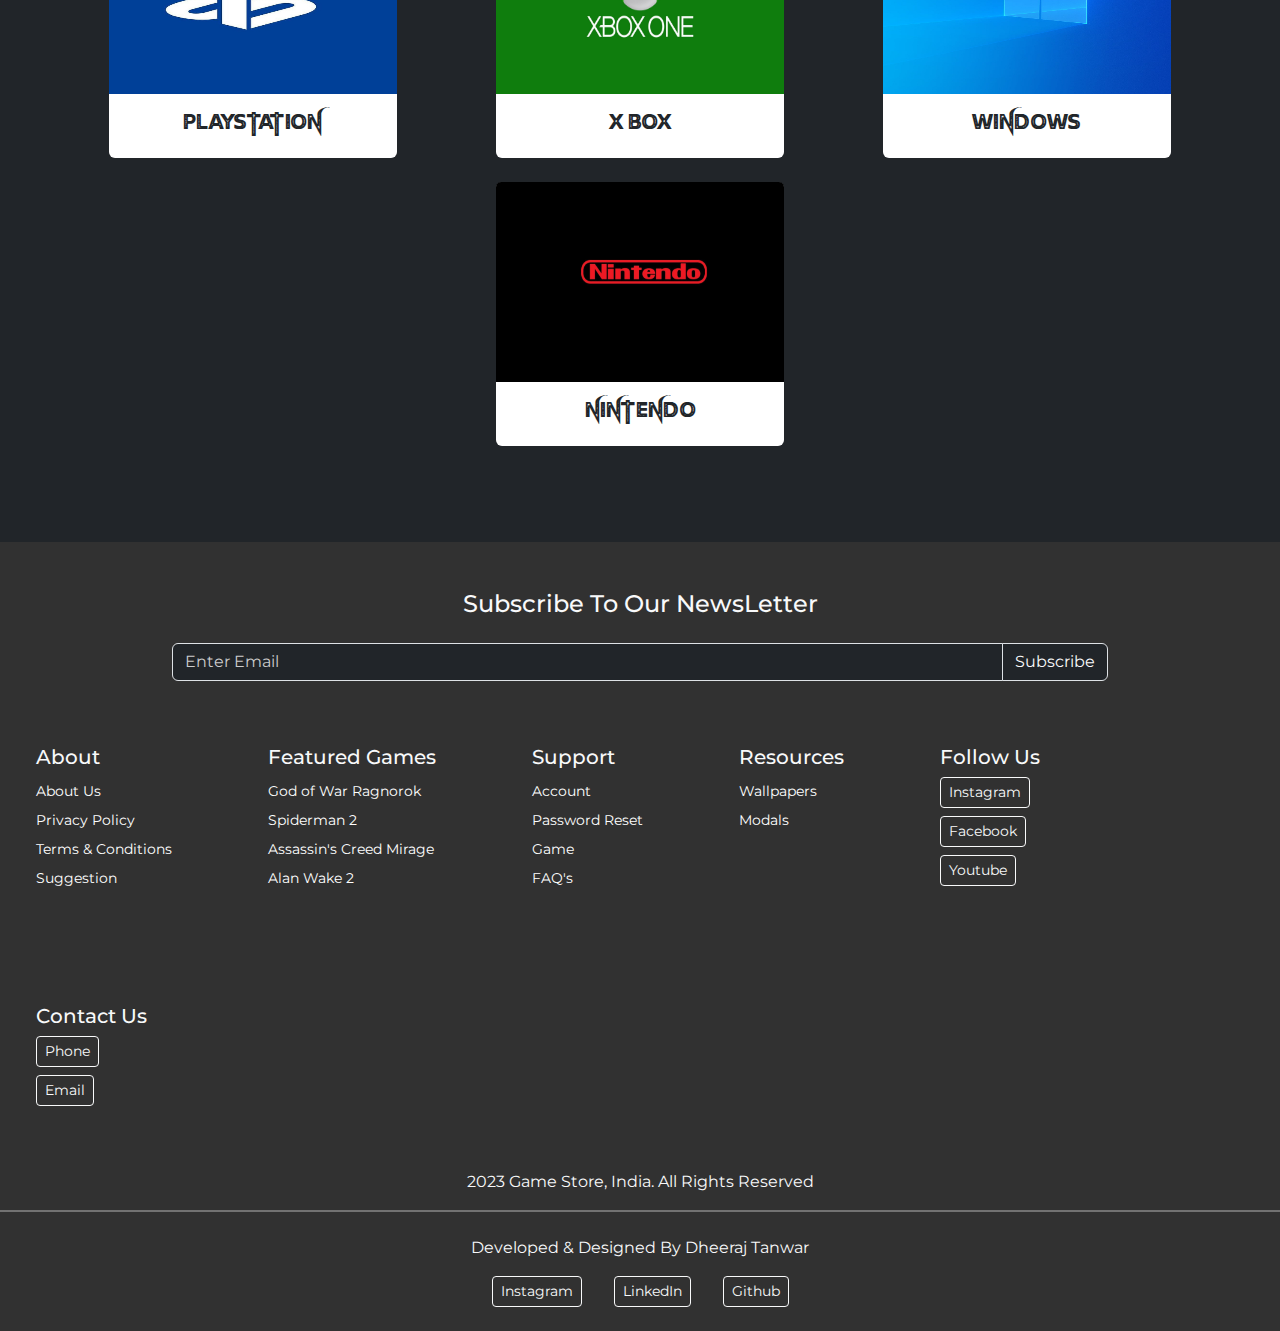
==== commit a685841e: "Footer Updated" ====
--- a/index.html
+++ b/index.html
@@ -396,9 +396,31 @@
 		</section>
 		<!-- = = = = = = Platforms Section Ends = = = = = = -->
 		<!-- = = = = = = Footer Starts = = = = = = -->
-		<footer class="footer container-fluid bg-dark text-light p-5">
-			<div class="row d-flex justify-content-between">
-				<div class="col-auto p-5">
+		<footer
+			class="footer text-light d-flex flex-column align-items-center"
+			style="background-color: #313131"
+		>
+			<div class="row text-center w-75 mt-5">
+				<h4 class="mb-4">Subscribe To Our NewsLetter</h4>
+				<div class="input-group mb-3">
+					<input
+						type="text news-letter"
+						class="form-control bg-dark text-light"
+						placeholder="Enter Email"
+						aria-label="Recipient's username"
+						aria-describedby="button-addon2"
+					/>
+					<button
+						class="btn btn-dark border text-light"
+						type="button"
+						id="button-addon2"
+					>
+						Subscribe
+					</button>
+				</div>
+			</div>
+			<div class="row d-flex justify-content-start">
+				<div class="col-md-auto p-5">
 					<ul class="p-0 lh-lg">
 						<h5>About</h5>
 						<li><a href="">About Us</a></li>
@@ -407,7 +429,7 @@
 						<li><a href="">Suggestion</a></li>
 					</ul>
 				</div>
-				<div class="col-auto p-5">
+				<div class="col-md-auto p-5">
 					<ul class="p-0 lh-lg">
 						<h5>Featured Games</h5>
 						<li><a href="">God of War Ragnorok</a></li>
@@ -416,7 +438,7 @@
 						<li><a href="">Alan Wake 2</a></li>
 					</ul>
 				</div>
-				<div class="col-auto p-5">
+				<div class="col-md-auto p-5">
 					<ul class="p-0 lh-lg">
 						<h5>Support</h5>
 						<li><a href="">Account</a></li>
@@ -425,21 +447,21 @@
 						<li><a href="">FAQ's</a></li>
 					</ul>
 				</div>
-				<div class="col-auto p-5">
+				<div class="col-md-auto p-5">
 					<ul class="p-0 lh-lg">
 						<h5>Resources</h5>
 						<li><a href="">Wallpapers</a></li>
 						<li><a href="">Modals</a></li>
 					</ul>
 				</div>
-				<div class="col-auto p-5">
+				<div class="col-md-auto p-5">
 					<ul class="p-0 lh-lg">
 						<h5>Follow Us</h5>
 						<li class="mb-2">
 							<a href=""
 								><button
 									type="button"
-									class="btn btn-outline-light"
+									class="btn btn-outline-light btn-sm"
 								>
 									<i class="fa-brands fa-instagram"></i>
 									Instagram
@@ -450,7 +472,7 @@
 							<a href=""
 								><button
 									type="button"
-									class="btn btn-outline-light"
+									class="btn btn-outline-light btn-sm"
 								>
 									<i class="fa-brands fa-square-facebook"></i>
 									Facebook
@@ -461,13 +483,91 @@
 							<a href="">
 								<button
 									type="button"
-									class="btn btn-outline-light"
+									class="btn btn-outline-light btn-sm"
 								>
 									<i class="fa-brands fa-youtube"></i> Youtube
 								</button>
 							</a>
 						</li>
 					</ul>
+				</div>
+				<div class="col-md-auto p-5">
+					<ul class="p-0 lh-lg">
+						<h5>Contact Us</h5>
+						<li class="mb-2">
+							<a href=""
+								><button
+									type="button"
+									class="btn btn-outline-light btn-sm"
+								>
+									<i class="fa-solid fa-phone"></i>
+									Phone
+								</button>
+							</a>
+						</li>
+						<li class="mb-2">
+							<a href=""
+								><button
+									type="button"
+									class="btn btn-outline-light btn-sm"
+								>
+									<i class="fa-solid fa-envelope"></i>
+									Email
+								</button>
+							</a>
+						</li>
+					</ul>
+				</div>
+			</div>
+			<div class="row">
+				<p class="text-center">
+					<i class="fa-solid fa-copyright"></i> 2023 Game Store,
+					India. All Rights Reserved
+				</p>
+			</div>
+			<div class="row w-100" style="border-top: 2px solid #727272">
+				<p class="text-center mt-4">
+					Developed & Designed By Dheeraj Tanwar
+				</p>
+				<div
+					class="socials d-flex align-items-center justify-content-center mb-4"
+				>
+					<a
+						href="https://www.instagram.com/tanwardheeraj49/"
+						class="text-center mx-3"
+						target="_blank"
+						><button
+							type="button"
+							class="btn btn-outline-light btn-sm"
+						>
+							<i class="fa-brands fa-instagram"></i>
+							Instagram
+						</button>
+					</a>
+					<a
+						href="https://www.linkedin.com/in/dheeraj-tanwar/"
+						class="text-center mx-3"
+						target="_blank"
+						><button
+							type="button"
+							class="btn btn-outline-light btn-sm"
+						>
+							<i class="fa-brands fa-linkedin"></i>
+							LinkedIn
+						</button>
+					</a>
+					<a
+						href="https://github.com/DheerajTanwar-11"
+						class="text-center mx-3"
+						target="_blank"
+						><button
+							type="button"
+							class="btn btn-outline-light btn-sm"
+						>
+							<i class="fa-brands fa-github"></i>
+							Github
+						</button>
+					</a>
 				</div>
 			</div>
 		</footer>
--- a/css/style.css
+++ b/css/style.css
@@ -1,5 +1,6 @@
 /* = = = = = = Fonts = = = = = = */
 @import url("https://fonts.googleapis.com/css2?family=Montserrat:wght@500&display=swap");
+@import url("https://fonts.googleapis.com/css2?family=Teko:wght@500&display=swap");
 @font-face {
 	font-family: "The Devil Net";
 	src: url(/fonts/The\ Devil\ Net.ttf);
@@ -15,6 +16,7 @@
 	margin: 0;
 	padding: 0;
 	font-family: "Montserrat", sans-serif;
+	/* font-family: "Teko", sans-serif; */
 }
 
 /* = = = = = = Navbar = = = = = = */
@@ -88,3 +90,11 @@
 	list-style: none;
 	font-size: 0.9rem;
 }
+
+.footer a:hover {
+	color: #cccccc;
+}
+
+.footer input::placeholder {
+	color: #cccccc;
+}
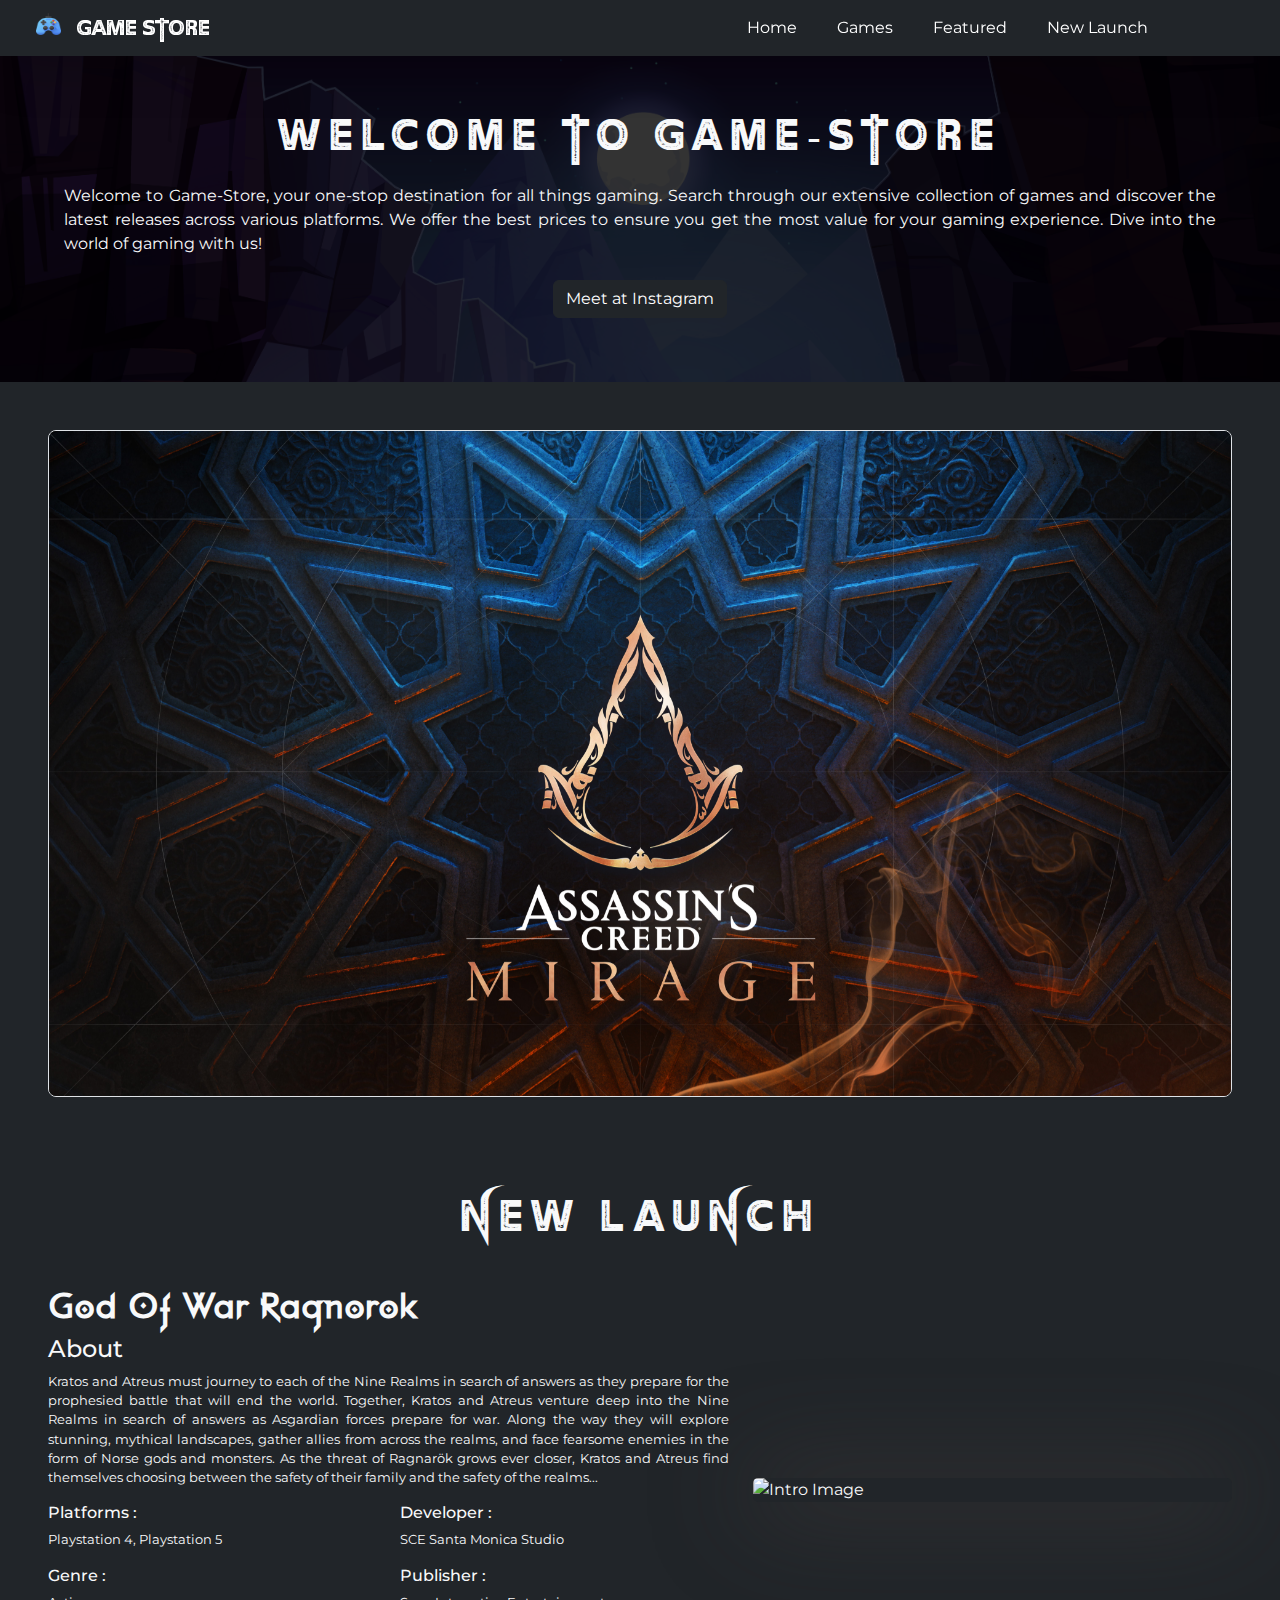
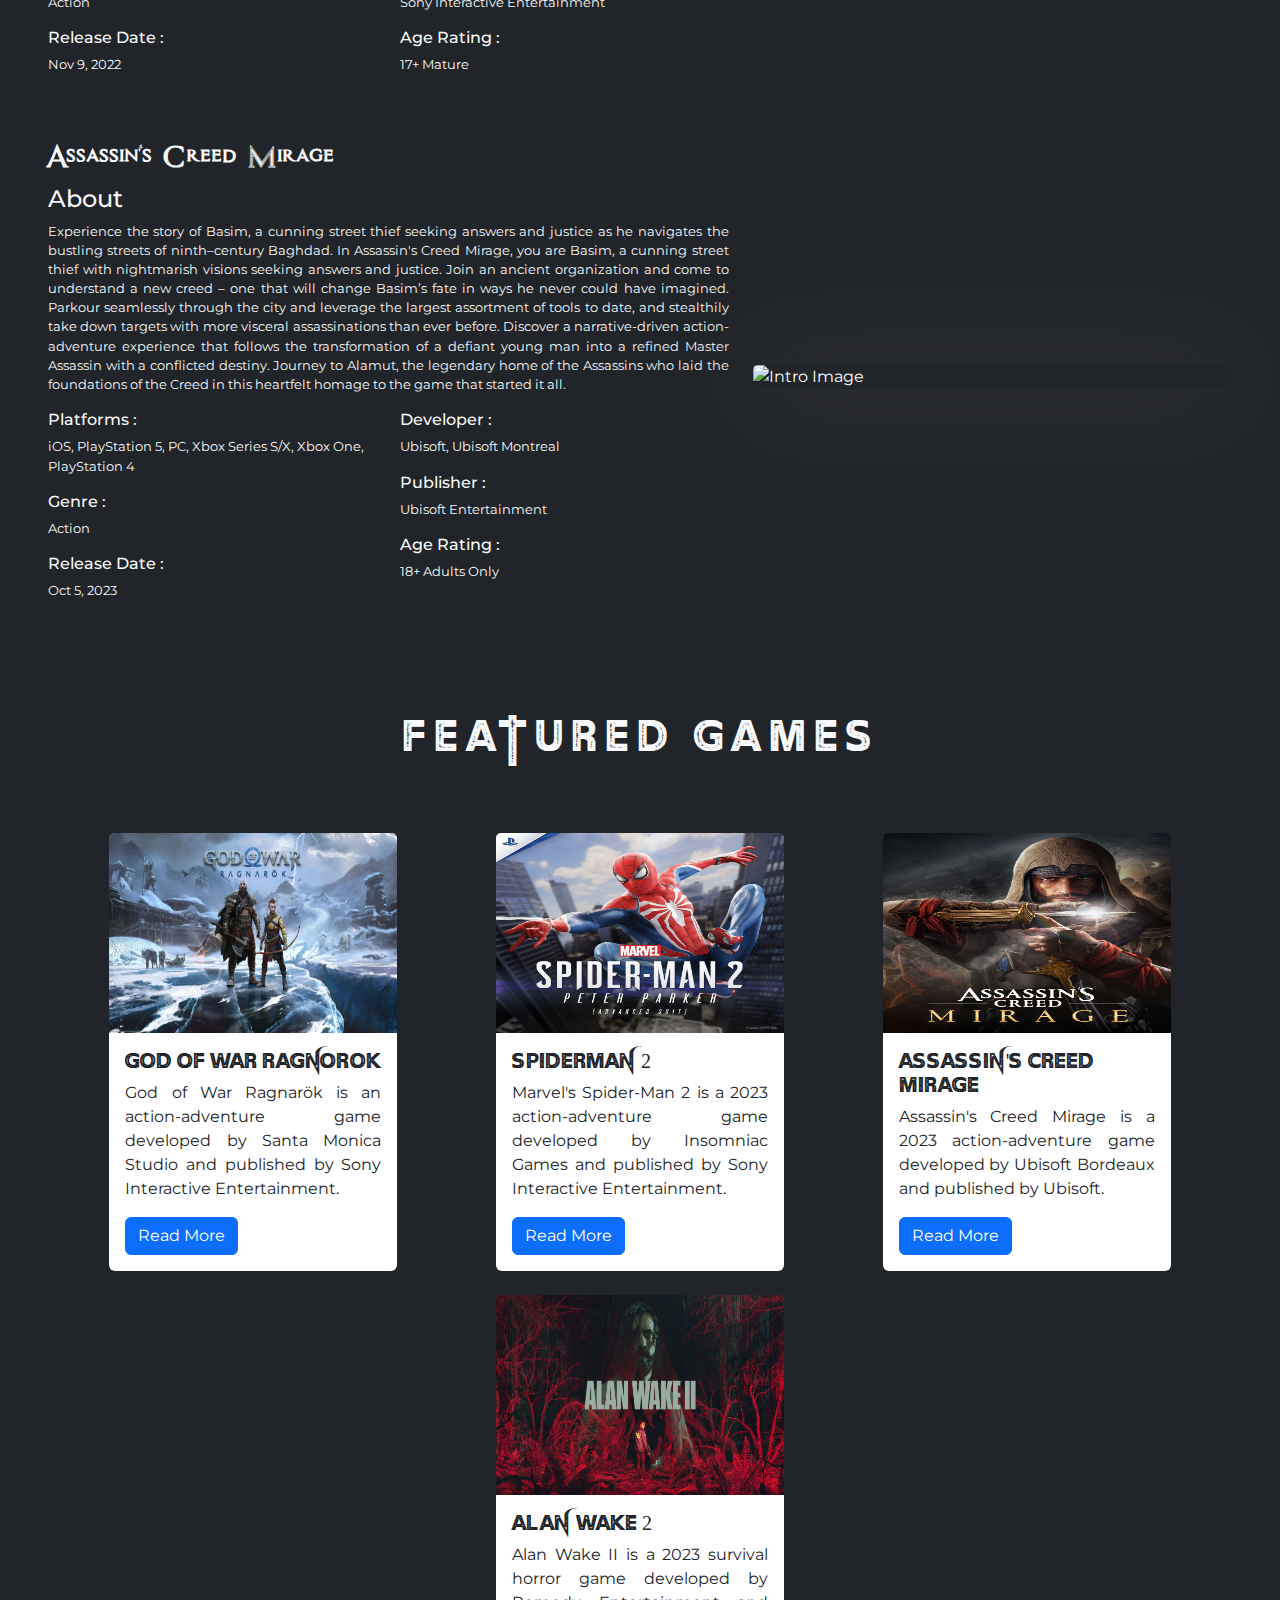
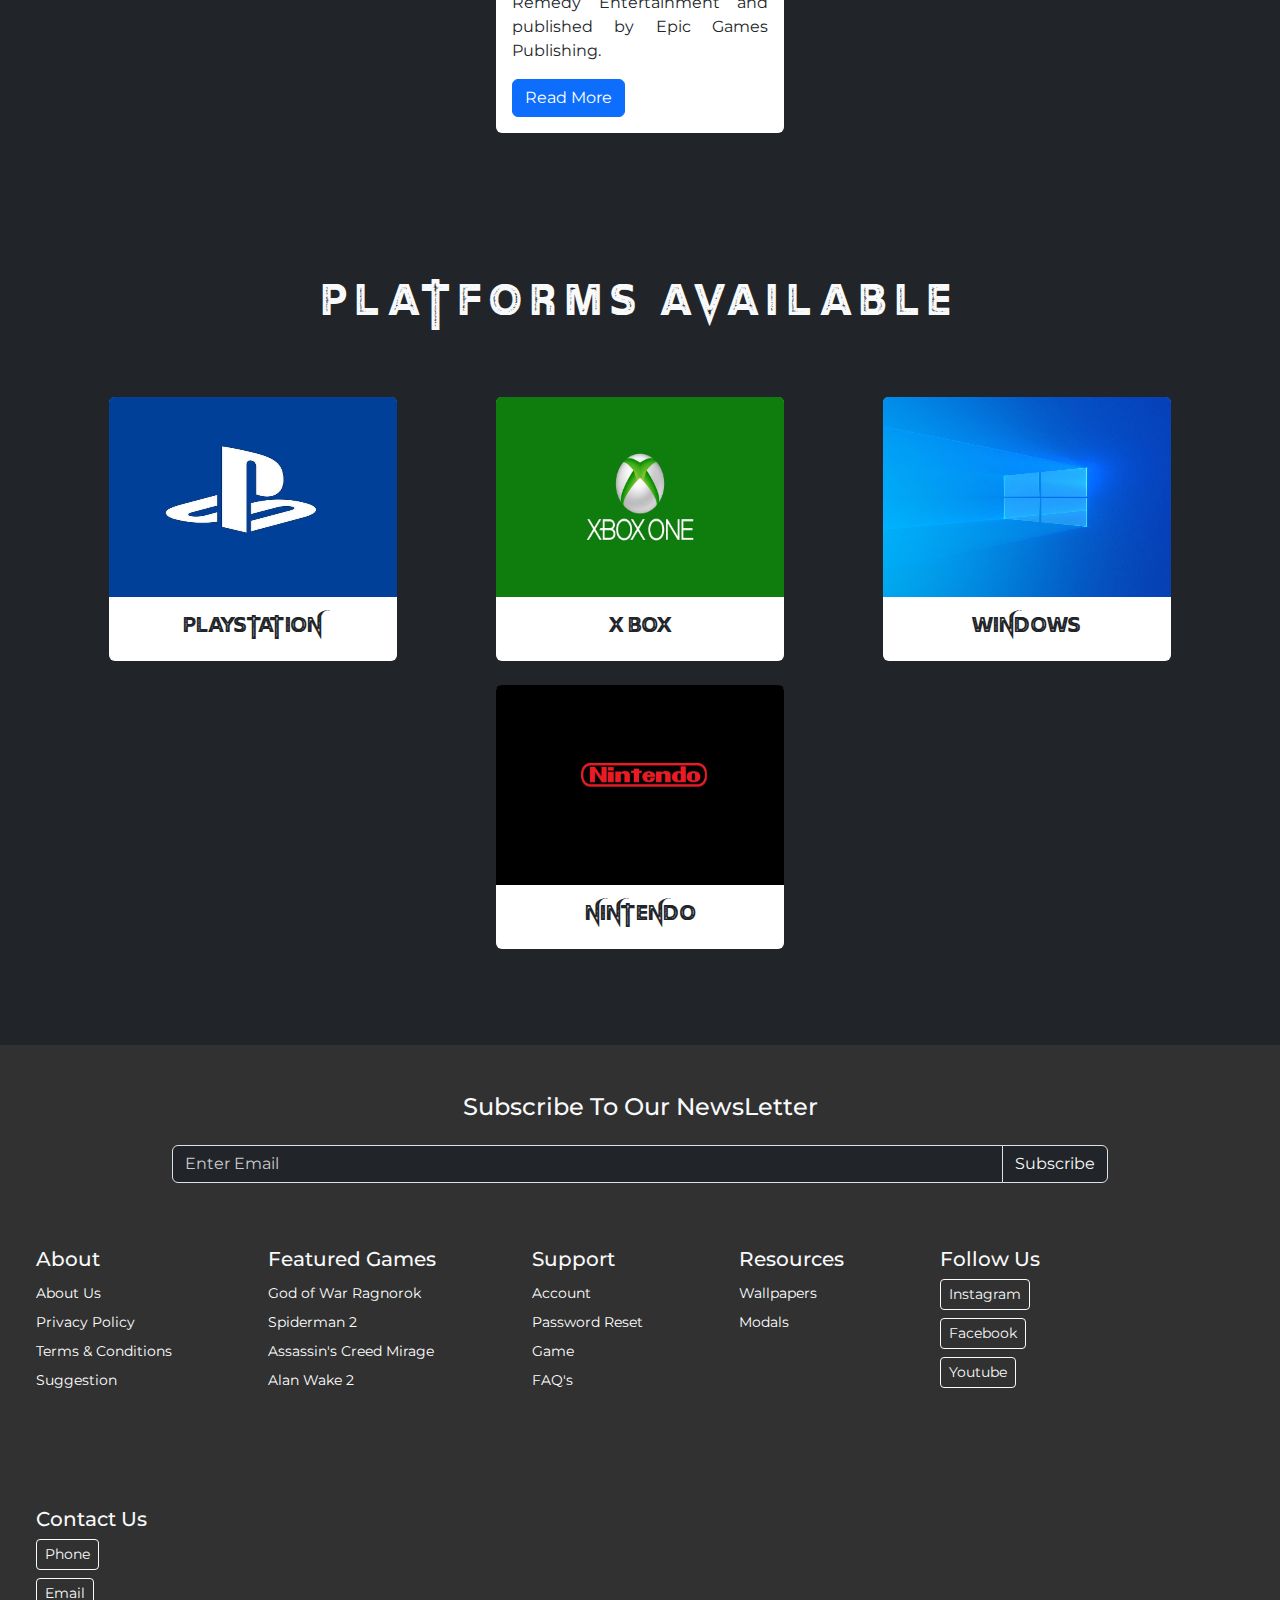
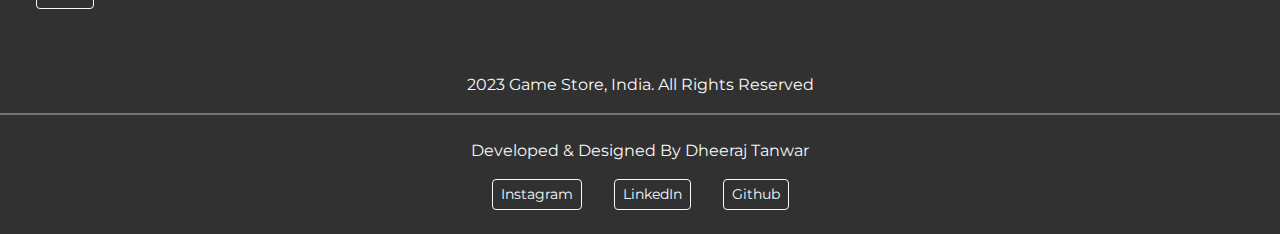
==== commit a50d8fb0: "Changes Added" ====
--- a/index.html
+++ b/index.html
@@ -4,6 +4,8 @@
 		<meta charset="UTF-8" />
 		<meta name="viewport" content="width=device-width, initial-scale=1.0" />
 		<title>Game Store: Find Your Favourite Games</title>
+		<!-- = = = = = = Favicon = = = = = = -->
+		<link rel="shortcut icon" href="/img/favicon.png" type="image/x-icon" />
 		<!-- = = = = = = Bootstrap Css = = = = = = -->
 		<link
 			rel="stylesheet"
@@ -20,9 +22,9 @@
 			referrerpolicy="no-referrer"
 		/>
 	</head>
-	<body class="bg-dark text-light">
+	<body class="bg-dark text-light" id="home">
 		<!-- = = = = = = Navbar Starts = = = = = = -->
-		<header class="navbar container-fluid p-4">
+		<header class="navbar container-fluid p-4" id="home">
 			<nav
 				class="navbar navbar-expand-lg fixed-top navbar-dark bg-dark shadow-lg"
 			>
@@ -63,7 +65,7 @@
 								<a
 									class="nav-link active text-capitalize"
 									aria-current="page"
-									href="#"
+									href="#home"
 									>Home</a
 								>
 							</li>
@@ -79,7 +81,7 @@
 								<a
 									class="nav-link active text-capitalize"
 									aria-current="page"
-									href="#"
+									href="#featured"
 									>Featured</a
 								>
 							</li>
@@ -87,11 +89,11 @@
 								<a
 									class="nav-link active text-capitalize"
 									aria-current="page"
-									href="#"
+									href="#newlaunch"
 									>New Launch</a
 								>
 							</li>
-							<li class="nav-item">
+							<li class="nav-item me-4">
 								<a
 									class="nav-link active text-capitalize"
 									aria-current="page"
@@ -110,20 +112,24 @@
 		<!-- = =  = = = = Navbar Ends = = = = = = -->
 		<!-- = = = = = = Welcome Section Starts = = = = = = -->
 		<section
-			class="welcome container-fluid d-flex align-items-center justify-content-center text-center p-5"
+			class="welcome d-flex align-items-center justify-content-center text-center"
 			style="height: auto"
 		>
-			<div class="p-3">
-				<h1 class="text-dark mb-5">Welcome to Game-Store</h1>
-				<p class="mb-4 text-wrap">
-					Welcome to Game-Store, your one-stop destination for all
-					things gaming. Search through our extensive collection of
-					games and discover the latest releases across various
-					platforms. We offer the best prices to ensure you get the
-					most value for your gaming experience. Dive into the world
-					of gaming with us!
-				</p>
-				<a href="#" class="btn btn-dark text-wrap">Meet at Instagram</a>
+			<div class="back-filter w-100 h-100 p-5">
+				<div class="p-3">
+					<h1 class="mb-4">Welcome to Game-Store</h1>
+					<p class="mb-4 text-wrap">
+						Welcome to Game-Store, your one-stop destination for all
+						things gaming. Search through our extensive collection
+						of games and discover the latest releases across various
+						platforms. We offer the best prices to ensure you get
+						the most value for your gaming experience. Dive into the
+						world of gaming with us!
+					</p>
+					<a href="#" class="btn btn-dark text-wrap"
+						>Meet at Instagram</a
+					>
+				</div>
 			</div>
 		</section>
 		<!-- = = = = = = Welcome Section Ends = = = = = = -->
@@ -185,14 +191,14 @@
 		<!-- = = = = = = Carausel Section Ends = = = = = = -->
 
 		<!-- = = = = = = New Launch Section Start -->
-		<section class="new-launch container-fluid d-block p-5">
+		<section class="new-launch container-fluid d-block p-5" id="newlaunch">
 			<h1 class="text-center mb-5">New Launch</h1>
 			<div class="row">
 				<div class="col-md-7 text-start">
 					<h2 style="font-family: Berserker; font-weight: bold">
 						God Of War Ragnorok
 					</h2>
-					<h4>About ></h4>
+					<h4>About</h4>
 					<p class="text-about">
 						Kratos and Atreus must journey to each of the Nine
 						Realms in search of answers as they prepare for the
@@ -239,10 +245,71 @@
 					/>
 				</div>
 			</div>
+			<div class="row mt-5">
+				<div class="col-md-7 text-start">
+					<h2 style="font-family: Assassin; font-weight: bold">
+						Assassin's Creed Mirage
+					</h2>
+					<h4>About</h4>
+					<p class="text-about">
+						Experience the story of Basim, a cunning street thief
+						seeking answers and justice as he navigates the bustling
+						streets of ninth–century Baghdad. In Assassin's Creed
+						Mirage, you are Basim, a cunning street thief with
+						nightmarish visions seeking answers and justice. Join an
+						ancient organization and come to understand a new creed
+						– one that will change Basim’s fate in ways he never
+						could have imagined. Parkour seamlessly through the city
+						and leverage the largest assortment of tools to date,
+						and stealthily take down targets with more visceral
+						assassinations than ever before. Discover a
+						narrative-driven action-adventure experience that
+						follows the transformation of a defiant young man into a
+						refined Master Assassin with a conflicted destiny.
+						Journey to Alamut, the legendary home of the Assassins
+						who laid the foundations of the Creed in this heartfelt
+						homage to the game that started it all.
+					</p>
+					<div class="row">
+						<div class="col">
+							<h6>Platforms :</h6>
+							<p>
+								iOS, PlayStation 5, PC, Xbox Series S/X, Xbox
+								One, PlayStation 4
+							</p>
+							<h6>Genre :</h6>
+							<p>Action</p>
+							<h6>Release Date :</h6>
+							<p>Oct 5, 2023</p>
+						</div>
+						<div class="col">
+							<h6>Developer :</h6>
+							<p>Ubisoft, Ubisoft Montreal</p>
+							<h6>Publisher :</h6>
+							<p>Ubisoft Entertainment</p>
+							<h6>Age Rating :</h6>
+							<p>18+ Adults Only</p>
+						</div>
+					</div>
+				</div>
+				<div
+					class="col-md-5 d-flex justify-content-center align-items-center"
+				>
+					<img
+						style="
+							border-radius: 5px;
+							box-shadow: 0px 1px 100px 1px #433d3d;
+						"
+						src="https://media.giphy.com/media/owJ373PJ4znEoyimCc/giphy.gif"
+						alt="Intro Image"
+						width="100%"
+					/>
+				</div>
+			</div>
 		</section>
 		<!-- = = = = = = New Launch Section Ends -->
 		<!-- = = = = = = Featured Games Start -->
-		<section class="featured-games container-fluid p-5">
+		<section class="featured-games container-fluid p-5" id="featured">
 			<h1 class="text-center mb-5">Featured Games</h1>
 			<div class="row d-flex justify-content-between p-4">
 				<div
@@ -575,6 +642,6 @@
 		<!-- = = = = = = Bootstrap JS = = = = = = -->
 		<script src="https://cdn.jsdelivr.net/npm/bootstrap@5.3.2/dist/js/bootstrap.bundle.min.js"></script>
 		<!-- = = = = = = JS = = = = = = -->
-		<script src="/assets/js/main.js"></script>
+		<script src="/js/main.js"></script>
 	</body>
 </html>
--- a/css/style.css
+++ b/css/style.css
@@ -9,7 +9,10 @@
 	font-family: "Berserker";
 	src: url(/fonts/Berserker-Regular.ttf);
 }
-
+@font-face {
+	font-family: "Assassin";
+	src: url(/fonts/Assassin$.ttf);
+}
 /* = = = = = = Base = = = = = = */
 * {
 	border: border-box;
@@ -38,6 +41,11 @@
 .welcome {
 	background-image: url(/img/bg2.jpg);
 	background-size: cover;
+}
+
+.welcome .back-filter {
+	/* backdrop-filter: blur(16px); */
+	background-color: rgba(0, 0, 0, 0.8);
 }
 
 .welcome p {
